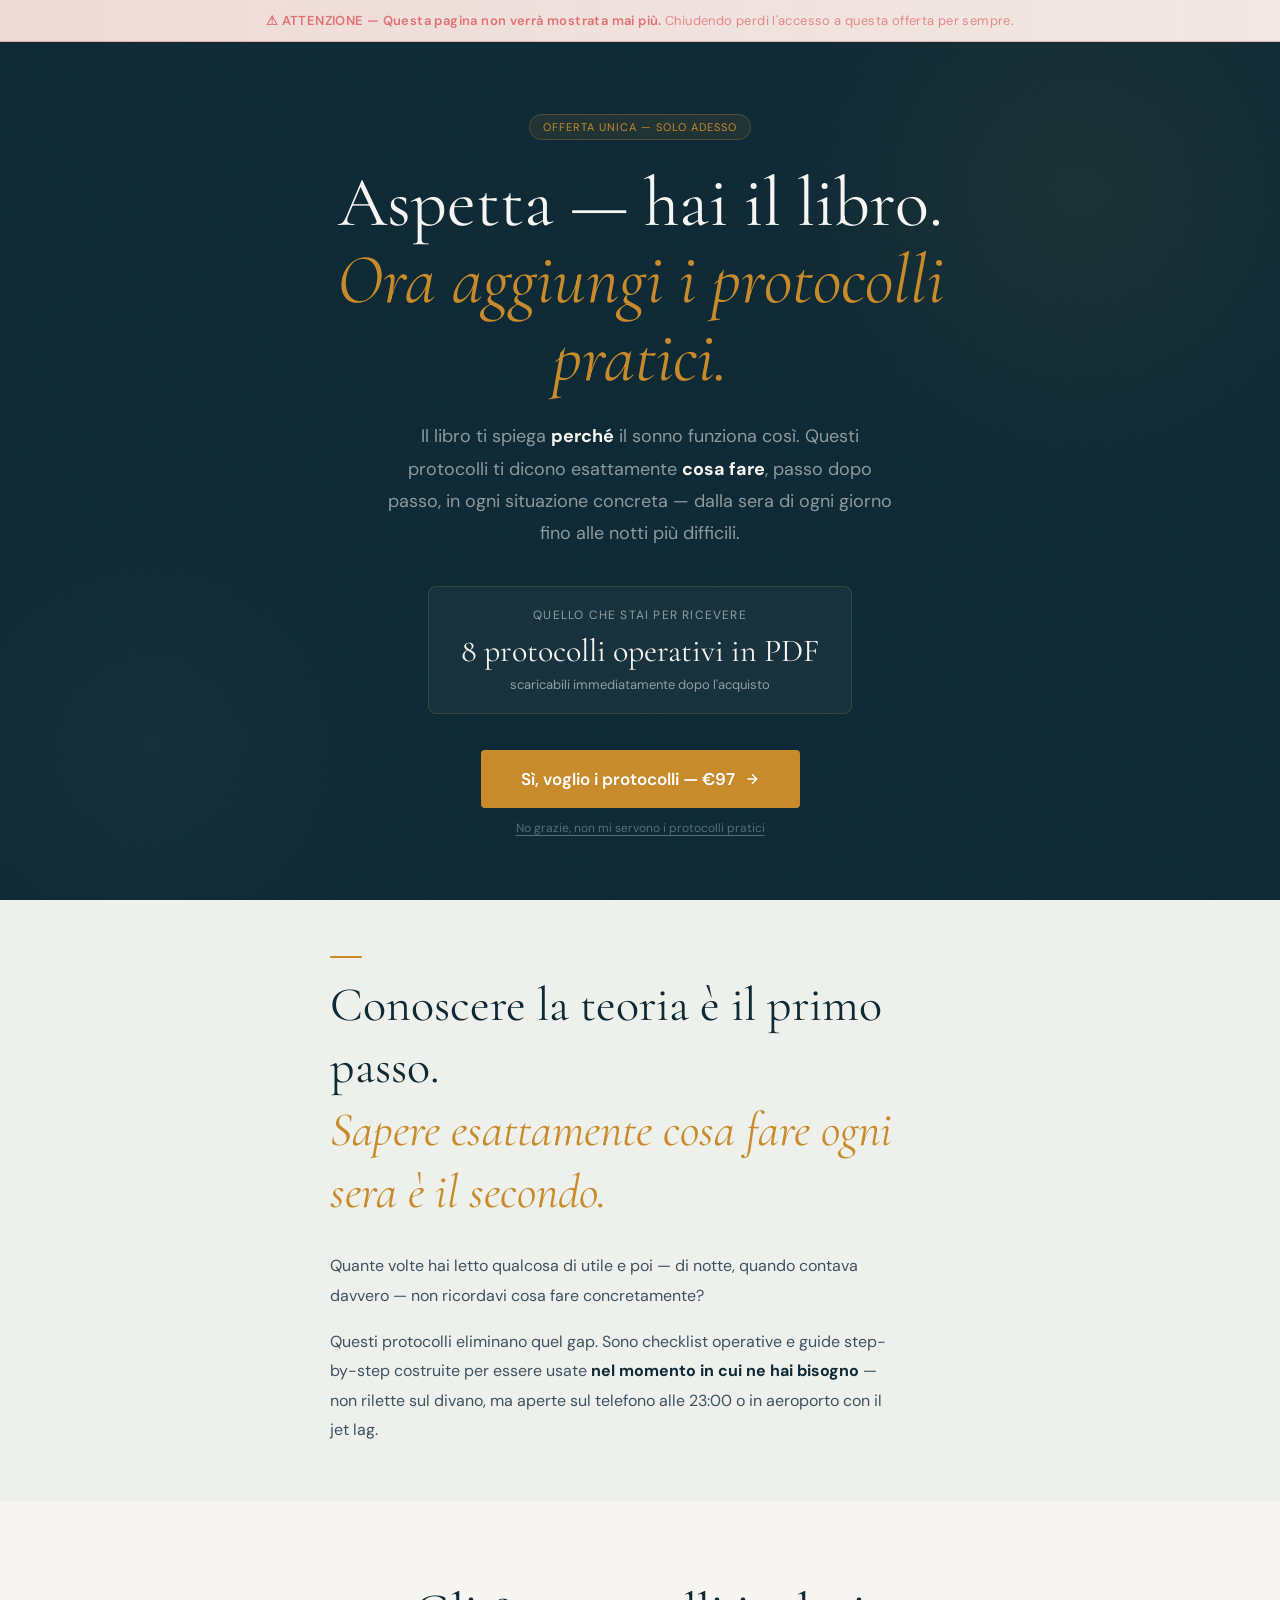
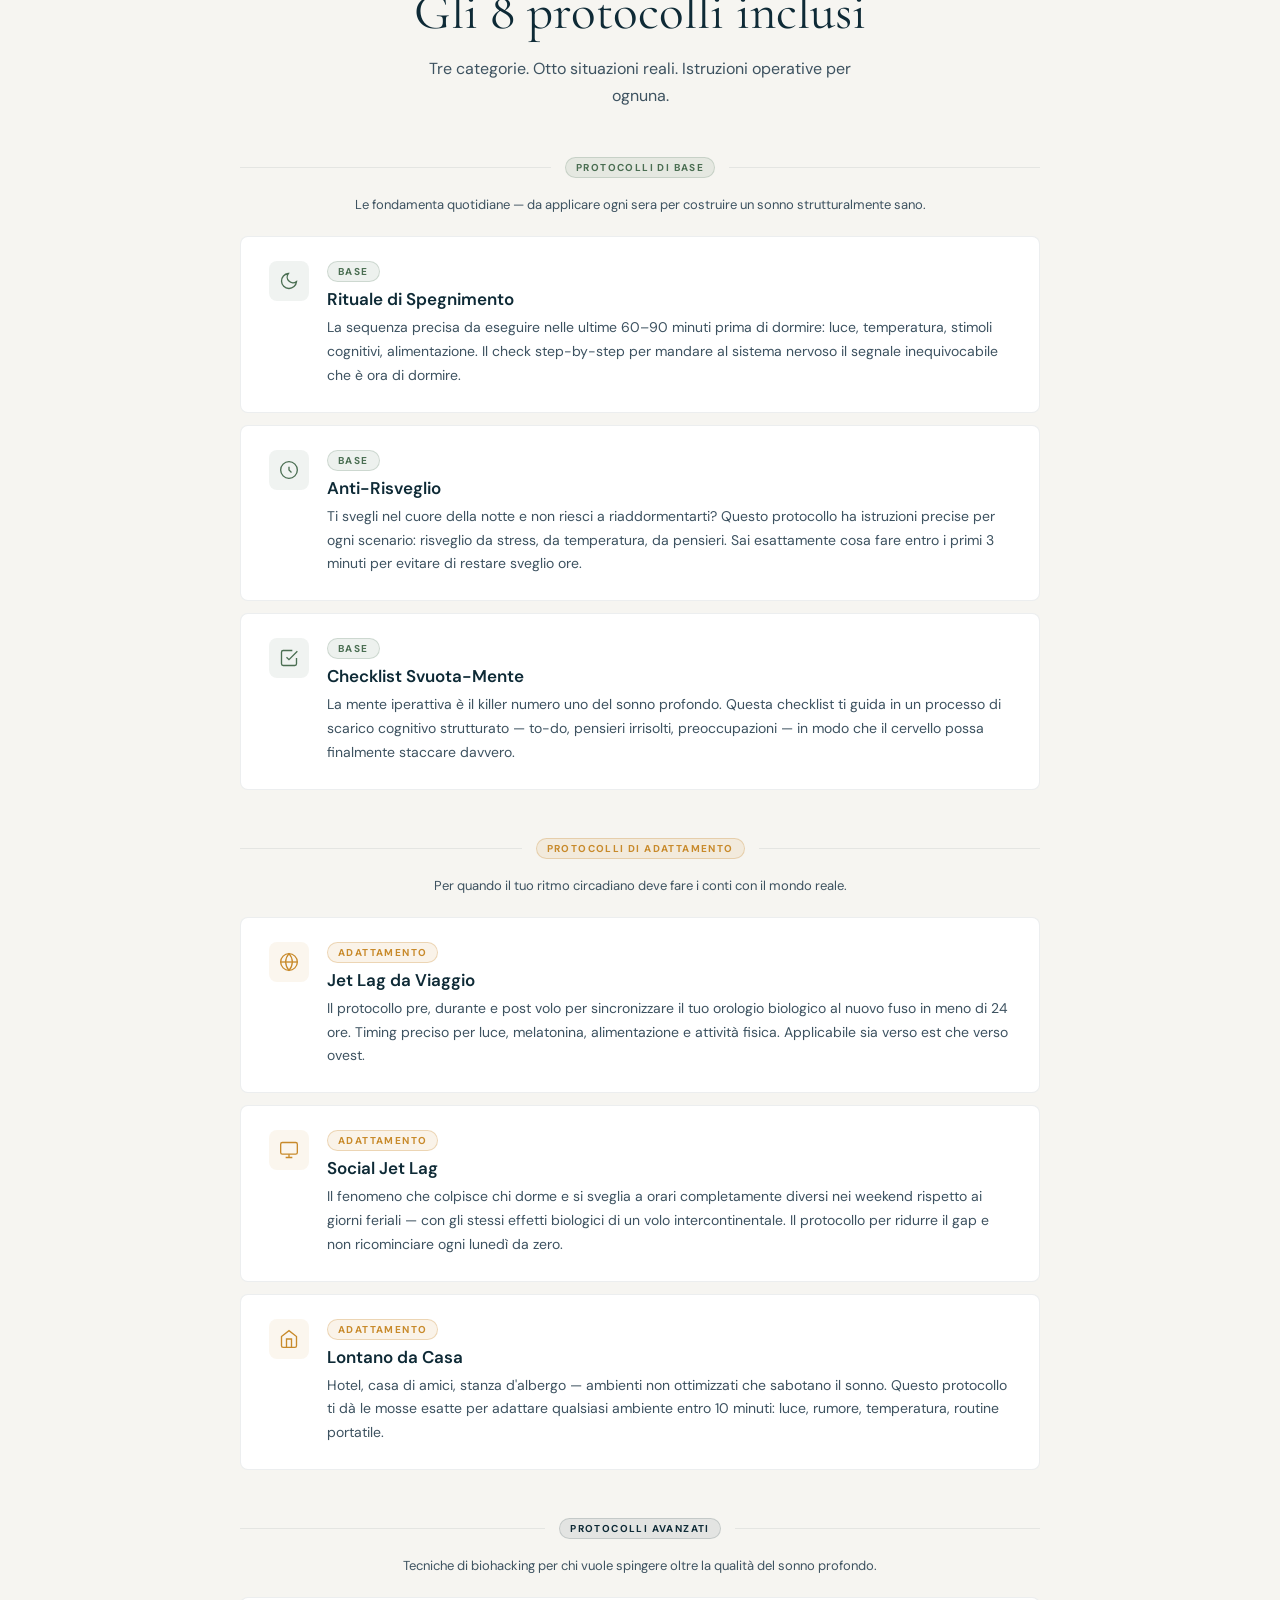
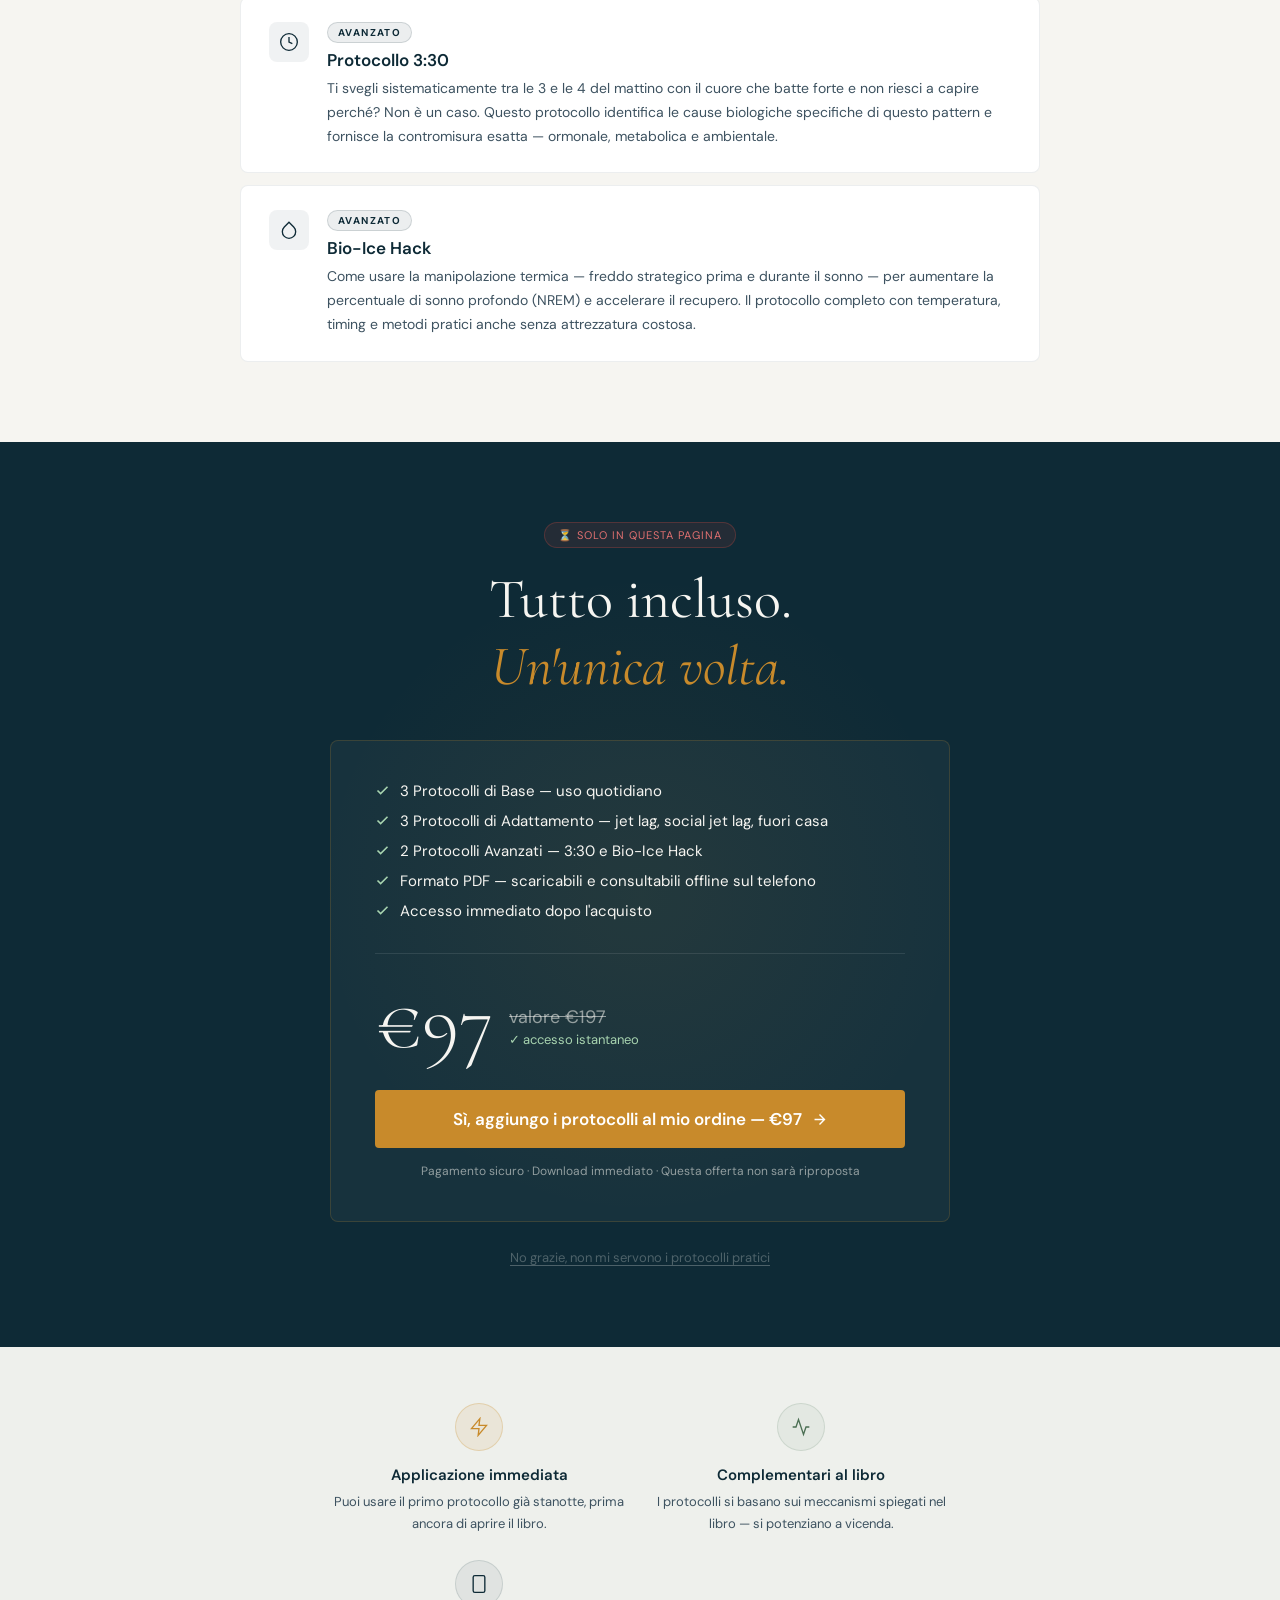
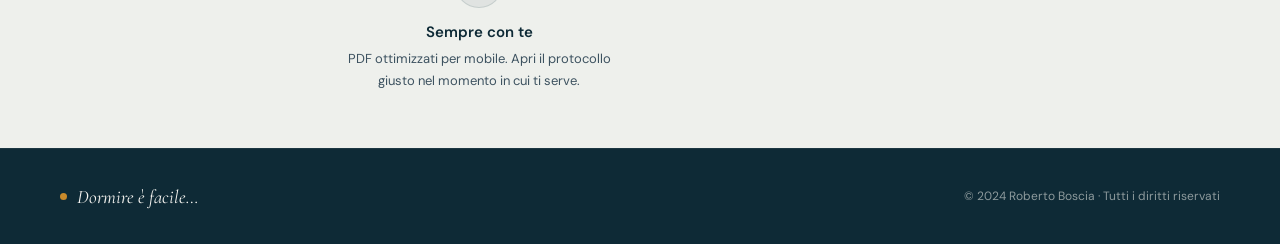
==== oto.html @ a8063389 "Aggiunge pagina OTO con raccolta 8 protocolli pratici del sonno https://claude.ai/code/session_01LeS" ====
<!DOCTYPE html>
<html lang="it">
<head>
  <meta charset="UTF-8">
  <meta name="viewport" content="width=device-width, initial-scale=1.0">
  <title>Offerta Esclusiva — I Protocolli Pratici del Sonno · Roberto Boscia</title>

  <link rel="preconnect" href="https://fonts.googleapis.com">
  <link rel="preconnect" href="https://fonts.gstatic.com" crossorigin>
  <link rel="preload" as="style" href="https://fonts.googleapis.com/css2?family=Cormorant+Garamond:ital,wght@0,300;0,400;0,500;0,600;1,300;1,400;1,500;1,600&family=DM+Sans:ital,opsz,wght@0,9..40,300;0,9..40,400;0,9..40,500;1,9..40,300;1,9..40,400&display=swap" onload="this.onload=null;this.rel='stylesheet'">
  <noscript><link rel="stylesheet" href="https://fonts.googleapis.com/css2?family=Cormorant+Garamond:ital,wght@0,300;0,400;0,500;0,600;1,300;1,400;1,500;1,600&family=DM+Sans:ital,opsz,wght@0,9..40,300;0,9..40,400;0,9..40,500;1,9..40,300;1,9..40,400&display=swap"></noscript>

  <style>
    :root {
      --petrol:#0E2A36; --slate:#2F4652; --bg:#F6F5F1; --white:#FFFFFF;
      --green:#6D8A73; --amber:#C88A2B; --amber-h:#A66E18; --amber-dim:#C9A64E;
      --text-d:#F6F5F1; --text-d2:rgba(246,245,241,0.55);
      --text-l:#0E2A36; --text-l2:#3D5260; --text-l3:#7A8F98;
    }
    *,*::before,*::after{box-sizing:border-box;margin:0;padding:0;}
    html{scroll-behavior:smooth;}
    body{background:var(--bg);font-family:'DM Sans',sans-serif;color:var(--text-l);overflow-x:hidden;-webkit-font-smoothing:antialiased;}
    body::after{content:'';position:fixed;inset:0;background-image:url("data:image/svg+xml,%3Csvg xmlns='http://www.w3.org/2000/svg' width='300' height='300'%3E%3Cfilter id='n'%3E%3CfeTurbulence type='fractalNoise' baseFrequency='0.85' numOctaves='4' stitchTiles='stitch'/%3E%3C/filter%3E%3Crect width='300' height='300' filter='url(%23n)' opacity='1'/%3E%3C/svg%3E");opacity:.022;pointer-events:none;z-index:9998;mix-blend-mode:overlay;}
    .f-display{font-family:'Cormorant Garamond',serif;}
    .dark-section{background:var(--petrol);color:var(--text-d);}
    .dark-section .muted{color:var(--text-d2);}
    .light-section{background:var(--bg);color:var(--text-l);}
    .light-section .muted{color:var(--text-l3);}
    .light-section .semi{color:var(--text-l2);}
    .btn-amber{display:inline-flex;align-items:center;gap:9px;background:var(--amber);color:#fff;font-family:'DM Sans',sans-serif;font-weight:600;font-size:15px;padding:14px 28px;border-radius:4px;text-decoration:none;border:none;cursor:pointer;transition:background 220ms,transform 220ms,box-shadow 220ms;}
    .btn-amber:hover{background:var(--amber-h);transform:translateY(-2px);box-shadow:0 16px 44px rgba(200,138,43,.32);}
    .btn-amber.lg{font-size:17px;padding:18px 40px;}
    .btn-ghost-d{display:inline-flex;align-items:center;gap:8px;border:1px solid rgba(246,245,241,.28);color:var(--text-d);font-family:'DM Sans',sans-serif;font-size:14px;font-weight:400;padding:12px 24px;border-radius:4px;text-decoration:none;background:none;cursor:pointer;transition:background 220ms,border-color 220ms;}
    .btn-ghost-d:hover{background:rgba(246,245,241,.06);border-color:rgba(246,245,241,.5);}
    .badge-amber{display:inline-flex;align-items:center;gap:6px;background:rgba(200,138,43,.1);border:1px solid rgba(200,138,43,.28);color:var(--amber);font-size:11px;letter-spacing:.09em;text-transform:uppercase;padding:5px 13px;border-radius:100px;font-family:'DM Sans',sans-serif;}
    .badge-red{display:inline-flex;align-items:center;gap:6px;background:rgba(192,71,63,.12);border:1px solid rgba(192,71,63,.3);color:#e07070;font-size:11px;letter-spacing:.09em;text-transform:uppercase;padding:5px 13px;border-radius:100px;font-family:'DM Sans',sans-serif;}
    .rule-d{height:1px;background:rgba(246,245,241,.1);}
    .rule-amber{height:1px;background:linear-gradient(90deg,transparent,var(--amber),transparent);opacity:.4;}
    .aline{display:block;width:32px;height:2px;background:var(--amber);border-radius:2px;margin-bottom:16px;}
    .card-l{background:var(--white);border:1px solid rgba(14,42,54,.08);border-radius:8px;transition:border-color 280ms,transform 280ms,box-shadow 280ms;}
    .card-d{background:rgba(255,255,255,.04);border:1px solid rgba(246,245,241,.08);border-radius:8px;}
    .price{font-family:'Cormorant Garamond',serif;font-weight:300;line-height:1;}
    .reveal{opacity:0;transform:translateY(44px);transition:opacity .8s ease,transform .8s ease;}
    .reveal.revealed{opacity:1;transform:translateY(0);}
    @keyframes enterUp{from{opacity:0;transform:translateY(26px);}to{opacity:1;transform:translateY(0);}}
    .e1{animation:enterUp .7s ease forwards .05s;opacity:0;}
    .e2{animation:enterUp .7s ease forwards .2s;opacity:0;}
    .e3{animation:enterUp .7s ease forwards .38s;opacity:0;}
    .e4{animation:enterUp .7s ease forwards .54s;opacity:0;}
    .e5{animation:enterUp .7s ease forwards .70s;opacity:0;}
    .sp{padding:80px 32px;}
    .sp-sm{padding:56px 32px;}
    .inner{max-width:1160px;margin:auto;}
    .inner-md{max-width:800px;margin:auto;}
    .inner-sm{max-width:620px;margin:auto;}
    .check-icon{flex-shrink:0;margin-top:2px;}

    /* OTO alert bar */
    .oto-alert{background:linear-gradient(90deg,rgba(192,71,63,.15),rgba(192,71,63,.08));border-bottom:1px solid rgba(192,71,63,.3);padding:12px 24px;text-align:center;}

    /* Protocol category label */
    .cat-label{font-size:10px;font-weight:700;letter-spacing:.14em;text-transform:uppercase;padding:3px 10px;border-radius:100px;}
    .cat-base{background:rgba(109,138,115,.12);color:#4A6E52;border:1px solid rgba(109,138,115,.25);}
    .cat-adapt{background:rgba(200,138,43,.1);color:var(--amber);border:1px solid rgba(200,138,43,.28);}
    .cat-adv{background:rgba(14,42,54,.08);color:var(--petrol);border:1px solid rgba(14,42,54,.15);}
    .cat-adv-d{background:rgba(246,245,241,.06);color:var(--text-d2);border:1px solid rgba(246,245,241,.15);}

    /* Protocol card */
    .proto-card{background:var(--white);border:1px solid rgba(14,42,54,.08);border-radius:8px;padding:24px 28px;display:flex;gap:18px;align-items:flex-start;transition:border-color 280ms,transform 280ms,box-shadow 280ms;}
    .proto-card:hover{border-color:rgba(200,138,43,.25);transform:translateY(-2px);box-shadow:0 12px 36px rgba(14,42,54,.07);}
    .proto-icon{width:40px;height:40px;border-radius:8px;display:flex;align-items:center;justify-content:center;flex-shrink:0;}

    /* Strikethrough price */
    .price-old{font-size:18px;color:var(--text-l3);text-decoration:line-through;font-family:'DM Sans',sans-serif;font-weight:400;}

    /* Pulse dot */
    .pulse{width:7px;height:7px;border-radius:50%;background:var(--amber);animation:pulseAnim 2.4s ease-in-out infinite;display:inline-block;}
    @keyframes pulseAnim{0%,100%{opacity:1;box-shadow:0 0 0 0 rgba(200,138,43,.5);}50%{opacity:.7;box-shadow:0 0 0 7px rgba(200,138,43,0);}}

    /* Separator */
    .cat-sep{display:flex;align-items:center;gap:14px;margin:32px 0 16px;}
    .cat-sep-line{flex:1;height:1px;background:rgba(14,42,54,.08);}

    @media(max-width:768px){
      .sp{padding:56px 20px;}
      .sp-sm{padding:40px 20px;}
      .btn-amber.lg{font-size:15px;padding:16px 28px;}
      .proto-card{padding:18px 20px;}
    }
  </style>
</head>
<body>

<!-- ══ OTO ALERT BAR ══ -->
<div class="oto-alert">
  <p style="font-size:13px;font-weight:600;color:#e07070;letter-spacing:.03em;">
    ⚠ ATTENZIONE — Questa pagina non verrà mostrata mai più.
    <span style="font-weight:400;color:rgba(224,112,112,.8);"> Chiudendo perdi l'accesso a questa offerta per sempre.</span>
  </p>
</div>


<!-- ══ HERO OTO ══ -->
<section class="dark-section" style="padding:72px 32px 64px;position:relative;overflow:hidden;">
  <div style="position:absolute;width:700px;height:700px;background:radial-gradient(circle,rgba(200,138,43,.07) 0%,transparent 65%);top:-200px;right:-150px;pointer-events:none;"></div>
  <div style="position:absolute;width:500px;height:500px;background:radial-gradient(circle,rgba(109,138,115,.06) 0%,transparent 70%);bottom:-100px;left:-100px;pointer-events:none;"></div>

  <div class="inner-sm" style="position:relative;z-index:1;text-align:center;">

    <div class="e1">
      <span class="badge-amber">Offerta Unica — Solo adesso</span>
    </div>

    <h1 class="e2 f-display" style="font-size:clamp(32px,5.5vw,72px);font-weight:400;line-height:1.1;color:var(--text-d);margin-top:24px;">
      Aspetta — hai il libro.<br>
      <em style="color:var(--amber);">Ora aggiungi i protocolli pratici.</em>
    </h1>

    <p class="e3" style="font-size:clamp(15px,1.8vw,18px);line-height:1.8;margin-top:24px;color:var(--text-d2);max-width:520px;margin-left:auto;margin-right:auto;">
      Il libro ti spiega <strong style="color:var(--text-d);">perché</strong> il sonno funziona così. Questi protocolli ti dicono esattamente <strong style="color:var(--text-d);">cosa fare</strong>, passo dopo passo, in ogni situazione concreta — dalla sera di ogni giorno fino alle notti più difficili.
    </p>

    <div class="e4" style="margin-top:36px;display:inline-block;background:rgba(255,255,255,.04);border:1px solid rgba(200,138,43,.2);border-radius:8px;padding:20px 32px;">
      <p style="font-size:12px;text-transform:uppercase;letter-spacing:.1em;color:var(--text-d2);margin-bottom:8px;">Quello che stai per ricevere</p>
      <p class="f-display" style="font-size:clamp(22px,3vw,32px);color:var(--text-d);font-weight:400;">8 protocolli operativi in PDF</p>
      <p style="font-size:13px;color:var(--text-d2);margin-top:6px;">scaricabili immediatamente dopo l'acquisto</p>
    </div>

    <div class="e5" style="margin-top:36px;">
      <a href="#offerta" class="btn-amber lg">
        Sì, voglio i protocolli — €97
        <svg width="16" height="16" viewBox="0 0 24 24" fill="none" stroke="currentColor" stroke-width="2.2"><path d="M5 12h14M12 5l7 7-7 7"/></svg>
      </a>
      <p style="font-size:12px;color:var(--text-d2);margin-top:12px;">
        <a href="#" id="skipLink" style="color:var(--text-d2);text-decoration:underline;text-underline-offset:3px;opacity:.6;">No grazie, non mi servono i protocolli pratici</a>
      </p>
    </div>

  </div>
</section>


<!-- ══ IL PROBLEMA DEL "SO MA NON FACCIO" ══ -->
<section class="light-section sp-sm" style="background:#EEF0EC;">
  <div class="inner-sm">
    <div class="reveal">
      <span class="aline"></span>
      <h2 class="f-display" style="font-size:clamp(24px,4vw,48px);font-weight:400;color:var(--petrol);line-height:1.3;">
        Conoscere la teoria è il primo passo.<br>
        <em style="color:var(--amber);">Sapere esattamente cosa fare ogni sera è il secondo.</em>
      </h2>
    </div>
    <div class="reveal" style="margin-top:28px;max-width:560px;">
      <p class="semi" style="font-size:16px;line-height:1.85;margin-bottom:16px;">
        Quante volte hai letto qualcosa di utile e poi — di notte, quando contava davvero — non ricordavi cosa fare concretamente?
      </p>
      <p class="semi" style="font-size:16px;line-height:1.85;">
        Questi protocolli eliminano quel gap. Sono checklist operative e guide step-by-step costruite per essere usate <strong style="color:var(--petrol);">nel momento in cui ne hai bisogno</strong> — non rilette sul divano, ma aperte sul telefono alle 23:00 o in aeroporto con il jet lag.
      </p>
    </div>
  </div>
</section>


<!-- ══ I PROTOCOLLI ══ -->
<section class="light-section sp">
  <div class="inner-md">

    <div class="reveal" style="text-align:center;margin-bottom:48px;">
      <h2 class="f-display" style="font-size:clamp(26px,4vw,54px);font-weight:400;color:var(--petrol);">Gli 8 protocolli inclusi</h2>
      <p class="semi" style="font-size:16px;margin-top:12px;line-height:1.7;max-width:440px;margin-left:auto;margin-right:auto;">Tre categorie. Otto situazioni reali. Istruzioni operative per ognuna.</p>
    </div>

    <!-- CATEGORIA: BASE -->
    <div class="reveal">
      <div class="cat-sep">
        <div class="cat-sep-line"></div>
        <span class="cat-label cat-base">Protocolli di Base</span>
        <div class="cat-sep-line"></div>
      </div>
      <p class="semi" style="font-size:13px;line-height:1.7;margin-bottom:20px;text-align:center;">Le fondamenta quotidiane — da applicare ogni sera per costruire un sonno strutturalmente sano.</p>

      <div style="display:flex;flex-direction:column;gap:12px;">

        <div class="proto-card">
          <div class="proto-icon" style="background:rgba(109,138,115,.1);">
            <svg width="20" height="20" viewBox="0 0 24 24" fill="none" stroke="#4A6E52" stroke-width="1.6"><path d="M21 12.79A9 9 0 1 1 11.21 3 7 7 0 0 0 21 12.79z"/></svg>
          </div>
          <div>
            <div style="display:flex;align-items:center;gap:10px;margin-bottom:6px;">
              <span class="cat-label cat-base">Base</span>
            </div>
            <h3 style="font-size:17px;font-weight:600;color:var(--petrol);margin-bottom:6px;">Rituale di Spegnimento</h3>
            <p class="semi" style="font-size:14px;line-height:1.7;">La sequenza precisa da eseguire nelle ultime 60–90 minuti prima di dormire: luce, temperatura, stimoli cognitivi, alimentazione. Il check step-by-step per mandare al sistema nervoso il segnale inequivocabile che è ora di dormire.</p>
          </div>
        </div>

        <div class="proto-card">
          <div class="proto-icon" style="background:rgba(109,138,115,.1);">
            <svg width="20" height="20" viewBox="0 0 24 24" fill="none" stroke="#4A6E52" stroke-width="1.6"><path d="M12 22c5.523 0 10-4.477 10-10S17.523 2 12 2 2 6.477 2 12s4.477 10 10 10z"/><path d="M12 8v4l3 3"/></svg>
          </div>
          <div>
            <div style="display:flex;align-items:center;gap:10px;margin-bottom:6px;">
              <span class="cat-label cat-base">Base</span>
            </div>
            <h3 style="font-size:17px;font-weight:600;color:var(--petrol);margin-bottom:6px;">Anti-Risveglio</h3>
            <p class="semi" style="font-size:14px;line-height:1.7;">Ti svegli nel cuore della notte e non riesci a riaddormentarti? Questo protocollo ha istruzioni precise per ogni scenario: risveglio da stress, da temperatura, da pensieri. Sai esattamente cosa fare entro i primi 3 minuti per evitare di restare sveglio ore.</p>
          </div>
        </div>

        <div class="proto-card">
          <div class="proto-icon" style="background:rgba(109,138,115,.1);">
            <svg width="20" height="20" viewBox="0 0 24 24" fill="none" stroke="#4A6E52" stroke-width="1.6"><polyline points="9 11 12 14 22 4"/><path d="M21 12v7a2 2 0 0 1-2 2H5a2 2 0 0 1-2-2V5a2 2 0 0 1 2-2h11"/></svg>
          </div>
          <div>
            <div style="display:flex;align-items:center;gap:10px;margin-bottom:6px;">
              <span class="cat-label cat-base">Base</span>
            </div>
            <h3 style="font-size:17px;font-weight:600;color:var(--petrol);margin-bottom:6px;">Checklist Svuota-Mente</h3>
            <p class="semi" style="font-size:14px;line-height:1.7;">La mente iperattiva è il killer numero uno del sonno profondo. Questa checklist ti guida in un processo di scarico cognitivo strutturato — to-do, pensieri irrisolti, preoccupazioni — in modo che il cervello possa finalmente staccare davvero.</p>
          </div>
        </div>

      </div>
    </div>

    <!-- CATEGORIA: ADATTAMENTO -->
    <div class="reveal">
      <div class="cat-sep" style="margin-top:48px;">
        <div class="cat-sep-line"></div>
        <span class="cat-label cat-adapt">Protocolli di Adattamento</span>
        <div class="cat-sep-line"></div>
      </div>
      <p class="semi" style="font-size:13px;line-height:1.7;margin-bottom:20px;text-align:center;">Per quando il tuo ritmo circadiano deve fare i conti con il mondo reale.</p>

      <div style="display:flex;flex-direction:column;gap:12px;">

        <div class="proto-card">
          <div class="proto-icon" style="background:rgba(200,138,43,.08);">
            <svg width="20" height="20" viewBox="0 0 24 24" fill="none" stroke="#C88A2B" stroke-width="1.6"><circle cx="12" cy="12" r="10"/><line x1="2" y1="12" x2="22" y2="12"/><path d="M12 2a15.3 15.3 0 0 1 4 10 15.3 15.3 0 0 1-4 10 15.3 15.3 0 0 1-4-10 15.3 15.3 0 0 1 4-10z"/></svg>
          </div>
          <div>
            <div style="display:flex;align-items:center;gap:10px;margin-bottom:6px;">
              <span class="cat-label cat-adapt">Adattamento</span>
            </div>
            <h3 style="font-size:17px;font-weight:600;color:var(--petrol);margin-bottom:6px;">Jet Lag da Viaggio</h3>
            <p class="semi" style="font-size:14px;line-height:1.7;">Il protocollo pre, durante e post volo per sincronizzare il tuo orologio biologico al nuovo fuso in meno di 24 ore. Timing preciso per luce, melatonina, alimentazione e attività fisica. Applicabile sia verso est che verso ovest.</p>
          </div>
        </div>

        <div class="proto-card">
          <div class="proto-icon" style="background:rgba(200,138,43,.08);">
            <svg width="20" height="20" viewBox="0 0 24 24" fill="none" stroke="#C88A2B" stroke-width="1.6"><rect x="2" y="3" width="20" height="14" rx="2"/><path d="M8 21h8M12 17v4"/></svg>
          </div>
          <div>
            <div style="display:flex;align-items:center;gap:10px;margin-bottom:6px;">
              <span class="cat-label cat-adapt">Adattamento</span>
            </div>
            <h3 style="font-size:17px;font-weight:600;color:var(--petrol);margin-bottom:6px;">Social Jet Lag</h3>
            <p class="semi" style="font-size:14px;line-height:1.7;">Il fenomeno che colpisce chi dorme e si sveglia a orari completamente diversi nei weekend rispetto ai giorni feriali — con gli stessi effetti biologici di un volo intercontinentale. Il protocollo per ridurre il gap e non ricominciare ogni lunedì da zero.</p>
          </div>
        </div>

        <div class="proto-card">
          <div class="proto-icon" style="background:rgba(200,138,43,.08);">
            <svg width="20" height="20" viewBox="0 0 24 24" fill="none" stroke="#C88A2B" stroke-width="1.6"><path d="M3 9l9-7 9 7v11a2 2 0 0 1-2 2H5a2 2 0 0 1-2-2z"/><polyline points="9 22 9 12 15 12 15 22"/></svg>
          </div>
          <div>
            <div style="display:flex;align-items:center;gap:10px;margin-bottom:6px;">
              <span class="cat-label cat-adapt">Adattamento</span>
            </div>
            <h3 style="font-size:17px;font-weight:600;color:var(--petrol);margin-bottom:6px;">Lontano da Casa</h3>
            <p class="semi" style="font-size:14px;line-height:1.7;">Hotel, casa di amici, stanza d'albergo — ambienti non ottimizzati che sabotano il sonno. Questo protocollo ti dà le mosse esatte per adattare qualsiasi ambiente entro 10 minuti: luce, rumore, temperatura, routine portatile.</p>
          </div>
        </div>

      </div>
    </div>

    <!-- CATEGORIA: AVANZATI -->
    <div class="reveal">
      <div class="cat-sep" style="margin-top:48px;">
        <div class="cat-sep-line"></div>
        <span class="cat-label cat-adv">Protocolli Avanzati</span>
        <div class="cat-sep-line"></div>
      </div>
      <p class="semi" style="font-size:13px;line-height:1.7;margin-bottom:20px;text-align:center;">Tecniche di biohacking per chi vuole spingere oltre la qualità del sonno profondo.</p>

      <div style="display:flex;flex-direction:column;gap:12px;">

        <div class="proto-card">
          <div class="proto-icon" style="background:rgba(14,42,54,.06);">
            <svg width="20" height="20" viewBox="0 0 24 24" fill="none" stroke="var(--petrol)" stroke-width="1.6"><path d="M12 22c5.523 0 10-4.477 10-10S17.523 2 12 2 2 6.477 2 12s4.477 10 10 10z"/><path d="M12 6v6l4 2"/></svg>
          </div>
          <div>
            <div style="display:flex;align-items:center;gap:10px;margin-bottom:6px;">
              <span class="cat-label cat-adv">Avanzato</span>
            </div>
            <h3 style="font-size:17px;font-weight:600;color:var(--petrol);margin-bottom:6px;">Protocollo 3:30</h3>
            <p class="semi" style="font-size:14px;line-height:1.7;">Ti svegli sistematicamente tra le 3 e le 4 del mattino con il cuore che batte forte e non riesci a capire perché? Non è un caso. Questo protocollo identifica le cause biologiche specifiche di questo pattern e fornisce la contromisura esatta — ormonale, metabolica e ambientale.</p>
          </div>
        </div>

        <div class="proto-card">
          <div class="proto-icon" style="background:rgba(14,42,54,.06);">
            <svg width="20" height="20" viewBox="0 0 24 24" fill="none" stroke="var(--petrol)" stroke-width="1.6"><path d="M12 2.69l5.66 5.66a8 8 0 1 1-11.31 0z"/></svg>
          </div>
          <div>
            <div style="display:flex;align-items:center;gap:10px;margin-bottom:6px;">
              <span class="cat-label cat-adv">Avanzato</span>
            </div>
            <h3 style="font-size:17px;font-weight:600;color:var(--petrol);margin-bottom:6px;">Bio-Ice Hack</h3>
            <p class="semi" style="font-size:14px;line-height:1.7;">Come usare la manipolazione termica — freddo strategico prima e durante il sonno — per aumentare la percentuale di sonno profondo (NREM) e accelerare il recupero. Il protocollo completo con temperatura, timing e metodi pratici anche senza attrezzatura costosa.</p>
          </div>
        </div>

      </div>
    </div>

  </div>
</section>


<!-- ══ OFFERTA ══ -->
<section class="dark-section sp" id="offerta" style="position:relative;overflow:hidden;">
  <div style="position:absolute;width:700px;height:700px;background:radial-gradient(circle,rgba(200,138,43,.07) 0%,transparent 65%);top:50%;left:50%;transform:translate(-50%,-50%);pointer-events:none;"></div>

  <div class="inner-sm reveal" style="position:relative;z-index:1;">
    <div style="text-align:center;margin-bottom:40px;">
      <span class="badge-red">⏳ Solo in questa pagina</span>
      <h2 class="f-display" style="font-size:clamp(26px,4.5vw,56px);font-weight:400;color:var(--text-d);margin-top:18px;line-height:1.2;">
        Tutto incluso.<br>
        <em style="color:var(--amber);">Un'unica volta.</em>
      </h2>
    </div>

    <div class="card-d" style="padding:40px 44px;border-color:rgba(200,138,43,.2);">

      <!-- Cosa ricevi -->
      <div style="display:flex;flex-direction:column;gap:10px;margin-bottom:32px;">
        <div style="display:flex;gap:10px;align-items:flex-start;">
          <svg class="check-icon" width="15" height="15" viewBox="0 0 24 24" fill="none" stroke="#A8D4B0" stroke-width="2.5"><polyline points="20 6 9 17 4 12"/></svg>
          <p style="font-size:15px;color:var(--text-d);">3 Protocolli di Base — uso quotidiano</p>
        </div>
        <div style="display:flex;gap:10px;align-items:flex-start;">
          <svg class="check-icon" width="15" height="15" viewBox="0 0 24 24" fill="none" stroke="#A8D4B0" stroke-width="2.5"><polyline points="20 6 9 17 4 12"/></svg>
          <p style="font-size:15px;color:var(--text-d);">3 Protocolli di Adattamento — jet lag, social jet lag, fuori casa</p>
        </div>
        <div style="display:flex;gap:10px;align-items:flex-start;">
          <svg class="check-icon" width="15" height="15" viewBox="0 0 24 24" fill="none" stroke="#A8D4B0" stroke-width="2.5"><polyline points="20 6 9 17 4 12"/></svg>
          <p style="font-size:15px;color:var(--text-d);">2 Protocolli Avanzati — 3:30 e Bio-Ice Hack</p>
        </div>
        <div style="display:flex;gap:10px;align-items:flex-start;">
          <svg class="check-icon" width="15" height="15" viewBox="0 0 24 24" fill="none" stroke="#A8D4B0" stroke-width="2.5"><polyline points="20 6 9 17 4 12"/></svg>
          <p style="font-size:15px;color:var(--text-d);">Formato PDF — scaricabili e consultabili offline sul telefono</p>
        </div>
        <div style="display:flex;gap:10px;align-items:flex-start;">
          <svg class="check-icon" width="15" height="15" viewBox="0 0 24 24" fill="none" stroke="#A8D4B0" stroke-width="2.5"><polyline points="20 6 9 17 4 12"/></svg>
          <p style="font-size:15px;color:var(--text-d);">Accesso immediato dopo l'acquisto</p>
        </div>
      </div>

      <div class="rule-d" style="margin-bottom:28px;"></div>

      <!-- Prezzo -->
      <div style="display:flex;align-items:flex-end;gap:16px;margin-bottom:28px;flex-wrap:wrap;">
        <span class="price f-display" style="font-size:clamp(56px,8vw,80px);color:var(--text-d);">€97</span>
        <div style="padding-bottom:14px;">
          <p class="price-old" style="color:var(--text-d2);">valore €197</p>
          <p style="font-size:13px;color:#A8D4B0;margin-top:2px;">✓ accesso istantaneo</p>
        </div>
      </div>

      <a href="#" class="btn-amber lg" style="width:100%;justify-content:center;font-size:17px;">
        Sì, aggiungo i protocolli al mio ordine — €97
        <svg width="17" height="17" viewBox="0 0 24 24" fill="none" stroke="currentColor" stroke-width="2"><path d="M5 12h14M12 5l7 7-7 7"/></svg>
      </a>

      <p style="font-size:12px;text-align:center;margin-top:14px;color:var(--text-d2);line-height:1.6;">
        Pagamento sicuro · Download immediato · Questa offerta non sarà riproposta
      </p>

    </div>

    <!-- Skip link -->
    <div style="text-align:center;margin-top:24px;">
      <a href="#" id="skipLink2" style="font-size:13px;color:var(--text-d2);text-decoration:underline;text-underline-offset:3px;opacity:.5;">No grazie, non mi servono i protocolli pratici</a>
    </div>

  </div>
</section>


<!-- ══ PERCHÉ ORA ══ -->
<section class="light-section sp-sm" style="background:#EEF0EC;">
  <div class="inner-sm">
    <div class="reveal" style="display:grid;grid-template-columns:repeat(auto-fit,minmax(220px,1fr));gap:24px;text-align:center;">

      <div>
        <div style="width:48px;height:48px;border-radius:50%;background:rgba(200,138,43,.1);border:1px solid rgba(200,138,43,.25);display:flex;align-items:center;justify-content:center;margin:0 auto 14px;">
          <svg width="20" height="20" viewBox="0 0 24 24" fill="none" stroke="var(--amber)" stroke-width="1.6"><path d="M13 2L3 14h9l-1 8 10-12h-9l1-8z"/></svg>
        </div>
        <p style="font-size:15px;font-weight:600;color:var(--petrol);margin-bottom:6px;">Applicazione immediata</p>
        <p class="semi" style="font-size:13px;line-height:1.7;">Puoi usare il primo protocollo già stanotte, prima ancora di aprire il libro.</p>
      </div>

      <div>
        <div style="width:48px;height:48px;border-radius:50%;background:rgba(109,138,115,.08);border:1px solid rgba(109,138,115,.2);display:flex;align-items:center;justify-content:center;margin:0 auto 14px;">
          <svg width="20" height="20" viewBox="0 0 24 24" fill="none" stroke="#4A6E52" stroke-width="1.6"><polyline points="22 12 18 12 15 21 9 3 6 12 2 12"/></svg>
        </div>
        <p style="font-size:15px;font-weight:600;color:var(--petrol);margin-bottom:6px;">Complementari al libro</p>
        <p class="semi" style="font-size:13px;line-height:1.7;">I protocolli si basano sui meccanismi spiegati nel libro — si potenziano a vicenda.</p>
      </div>

      <div>
        <div style="width:48px;height:48px;border-radius:50%;background:rgba(14,42,54,.06);border:1px solid rgba(14,42,54,.12);display:flex;align-items:center;justify-content:center;margin:0 auto 14px;">
          <svg width="20" height="20" viewBox="0 0 24 24" fill="none" stroke="var(--petrol)" stroke-width="1.6"><rect x="5" y="2" width="14" height="20" rx="2"/><line x1="12" y1="18" x2="12.01" y2="18"/></svg>
        </div>
        <p style="font-size:15px;font-weight:600;color:var(--petrol);margin-bottom:6px;">Sempre con te</p>
        <p class="semi" style="font-size:13px;line-height:1.7;">PDF ottimizzati per mobile. Apri il protocollo giusto nel momento in cui ti serve.</p>
      </div>

    </div>
  </div>
</section>


<!-- ══ FOOTER ══ -->
<footer class="dark-section" style="padding:36px 32px;border-top:1px solid rgba(246,245,241,.06);">
  <div class="inner" style="display:flex;flex-wrap:wrap;justify-content:space-between;align-items:center;gap:16px;">
    <div style="display:flex;align-items:center;gap:10px;">
      <div class="pulse"></div>
      <span class="f-display" style="font-style:italic;font-size:19px;color:var(--text-d);">Dormire è facile…</span>
    </div>
    <p style="font-size:12px;color:var(--text-d2);text-align:right;">© 2024 Roberto Boscia · Tutti i diritti riservati</p>
  </div>
</footer>


<script>
  const revealObserver = new IntersectionObserver((entries) => {
    entries.forEach(entry => {
      if (entry.isIntersecting) {
        entry.target.classList.add('revealed');
        revealObserver.unobserve(entry.target);
      }
    });
  }, { threshold: 0.1 });
  document.querySelectorAll('.reveal').forEach(el => revealObserver.observe(el));
</script>

</body>
</html>
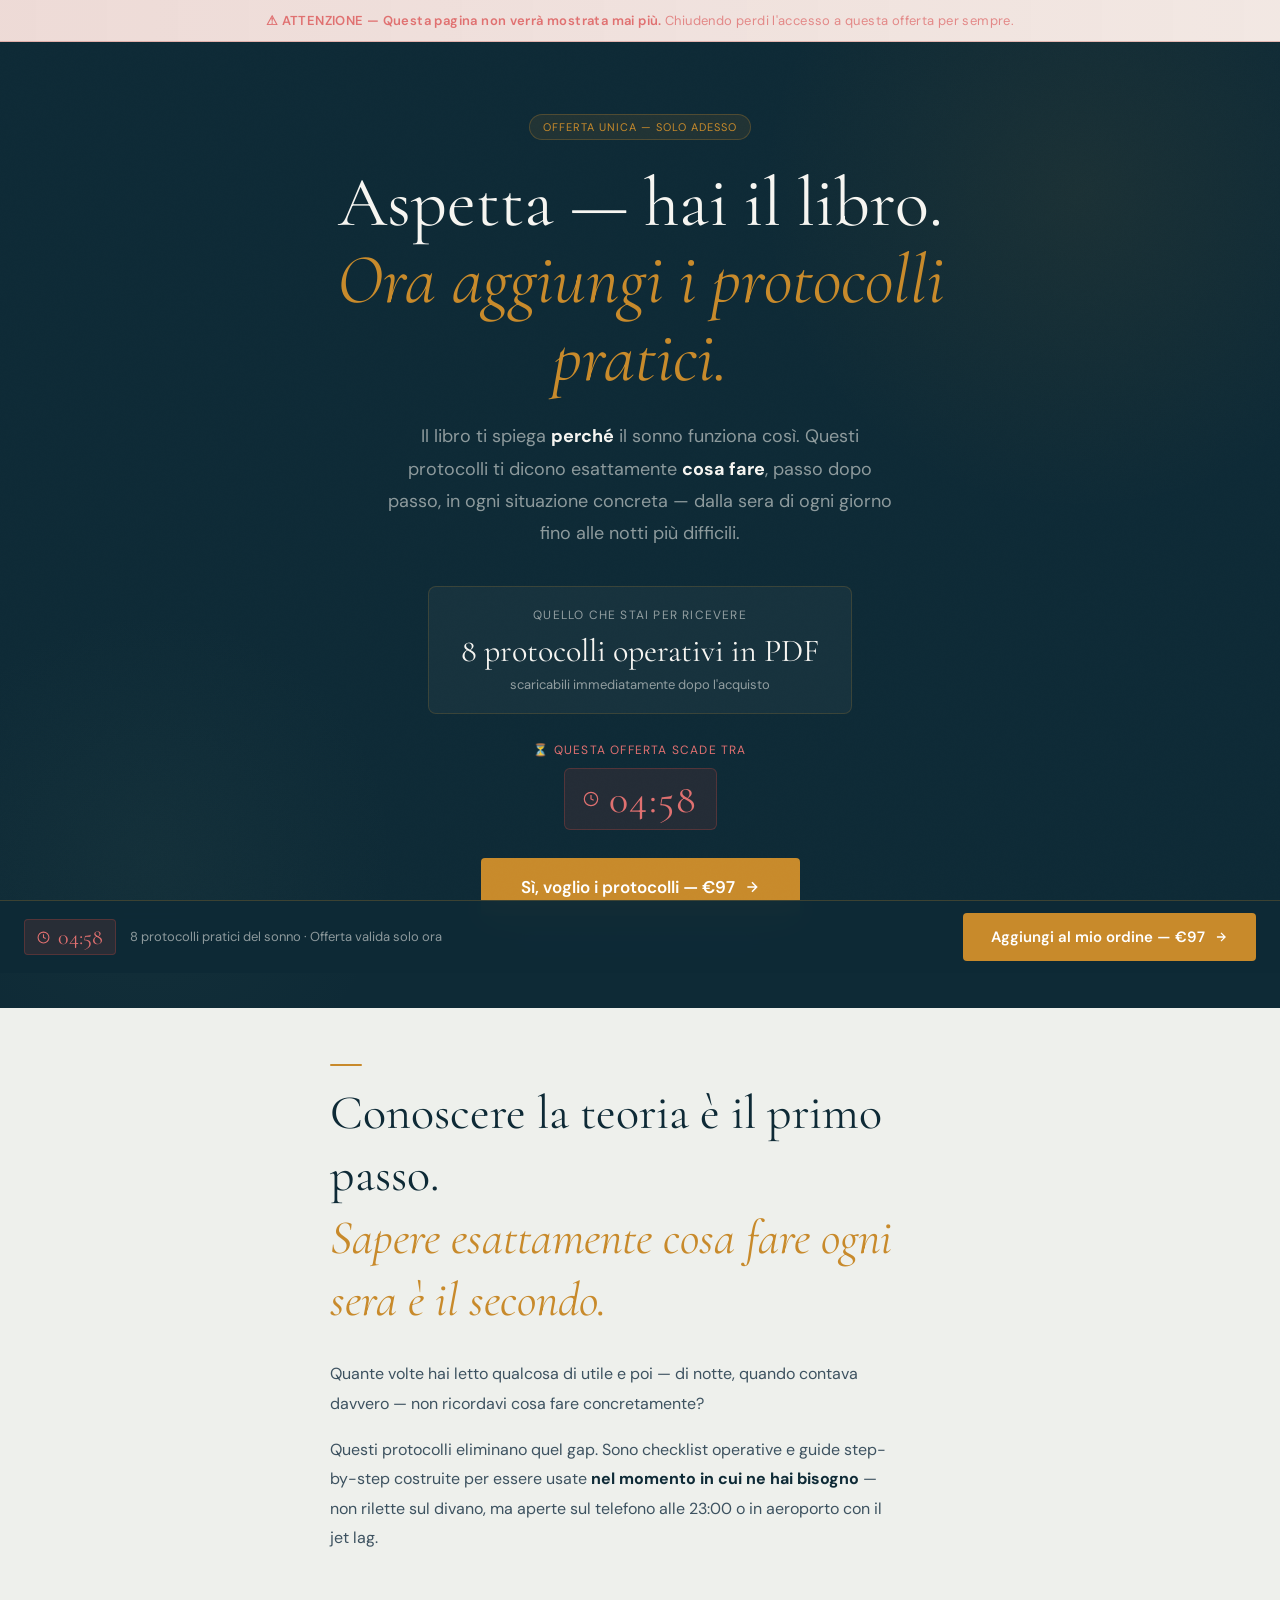
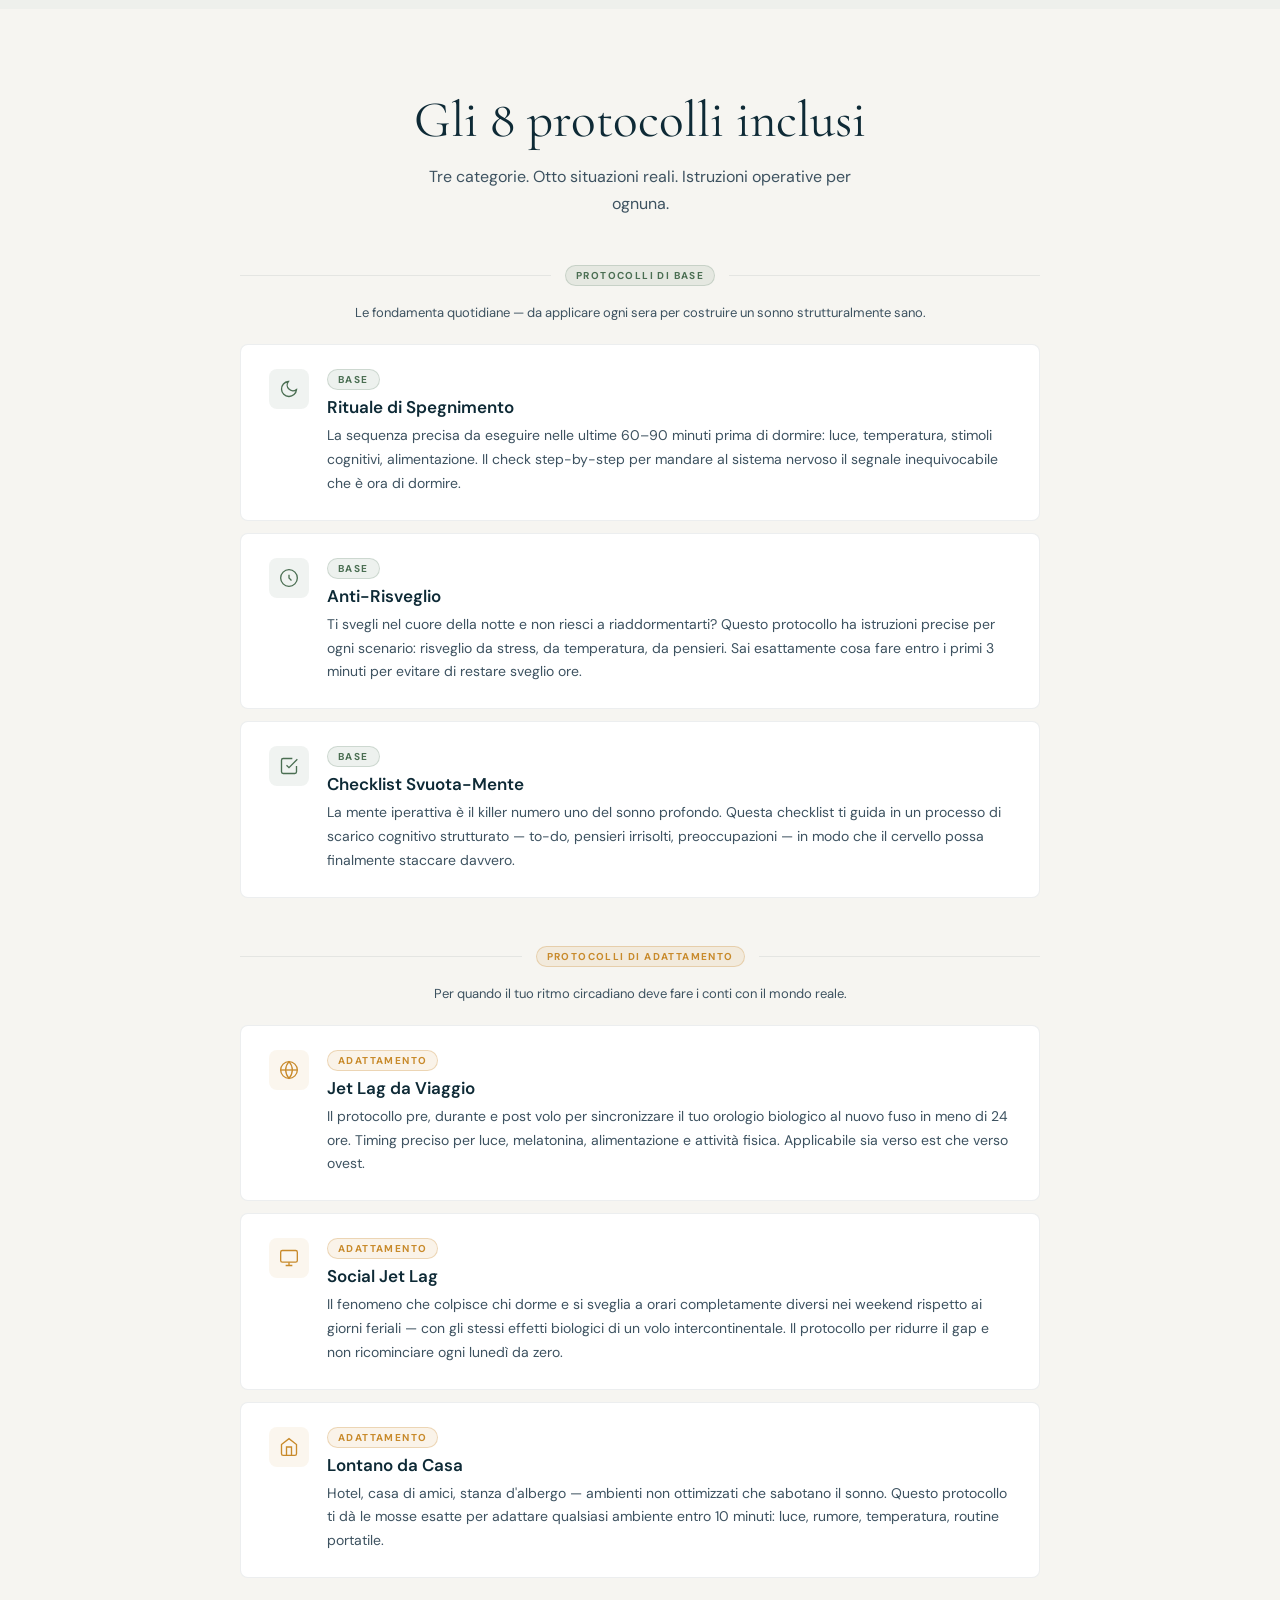
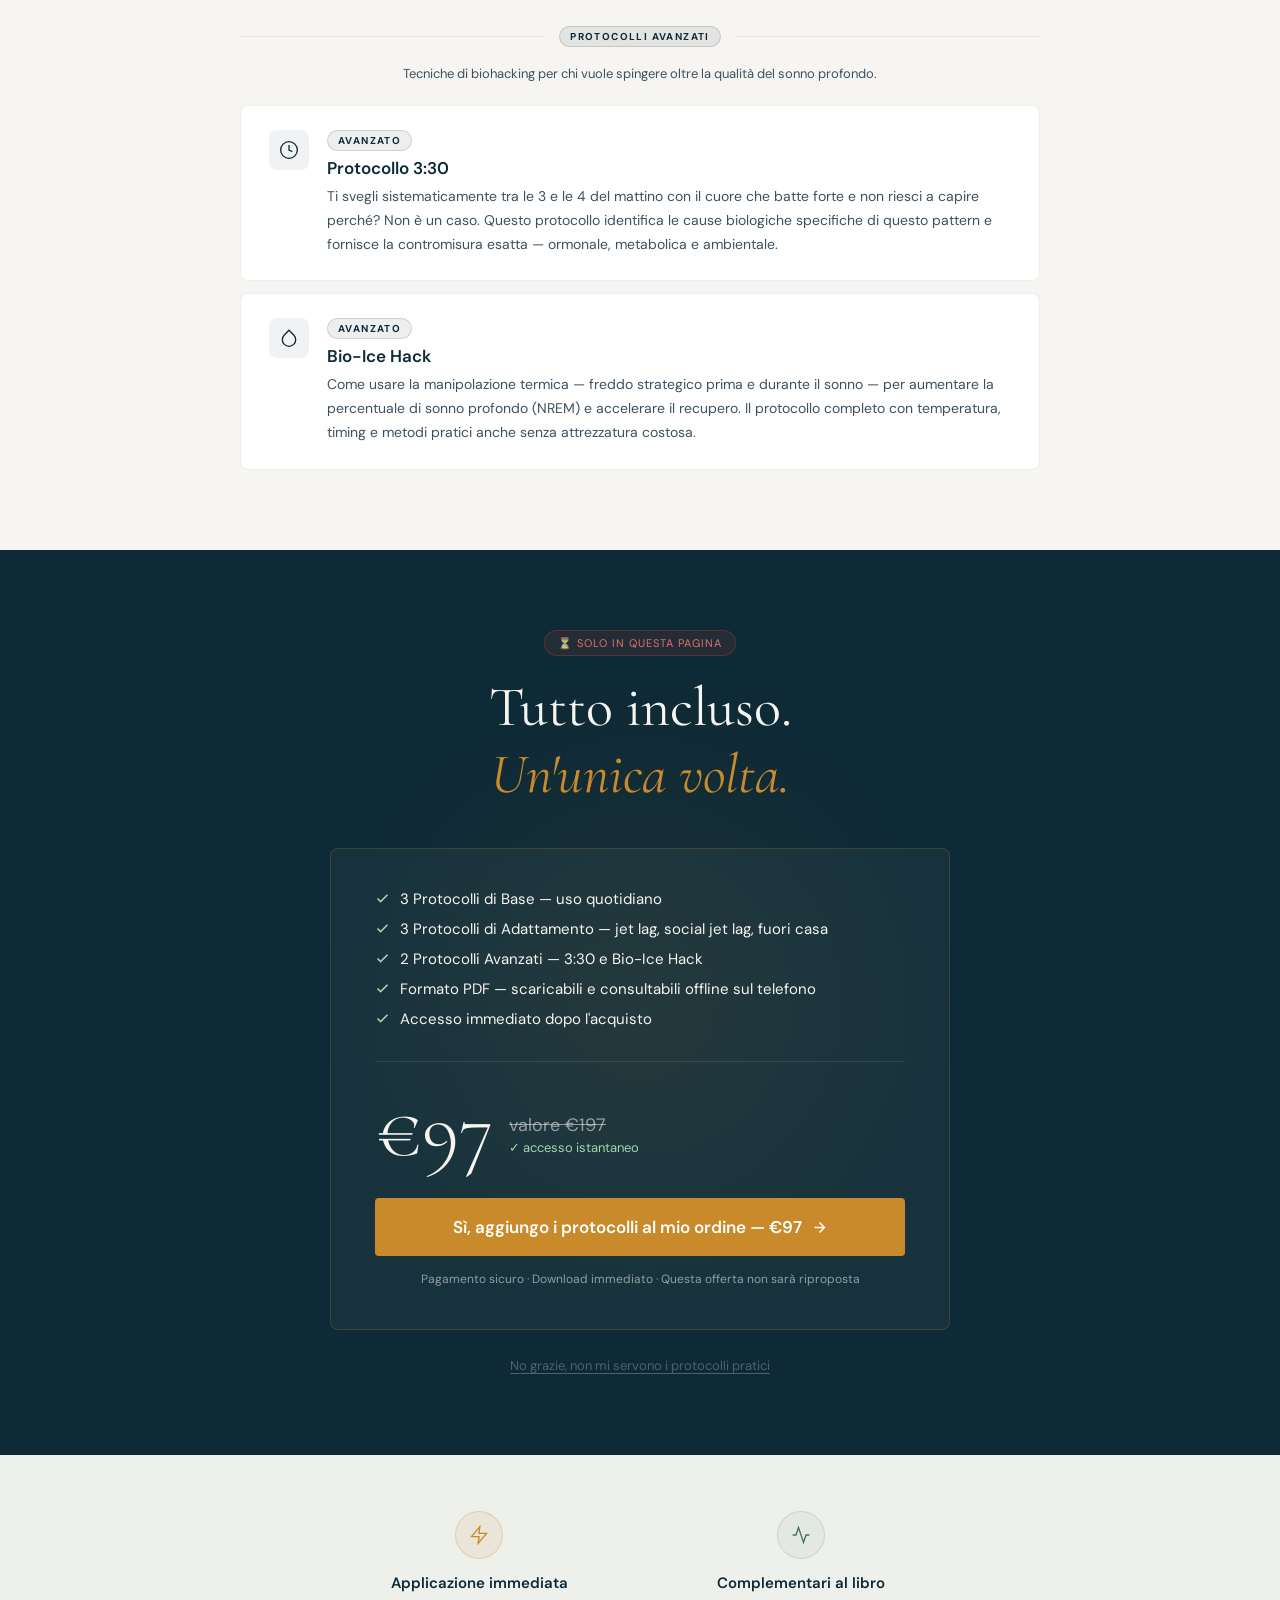
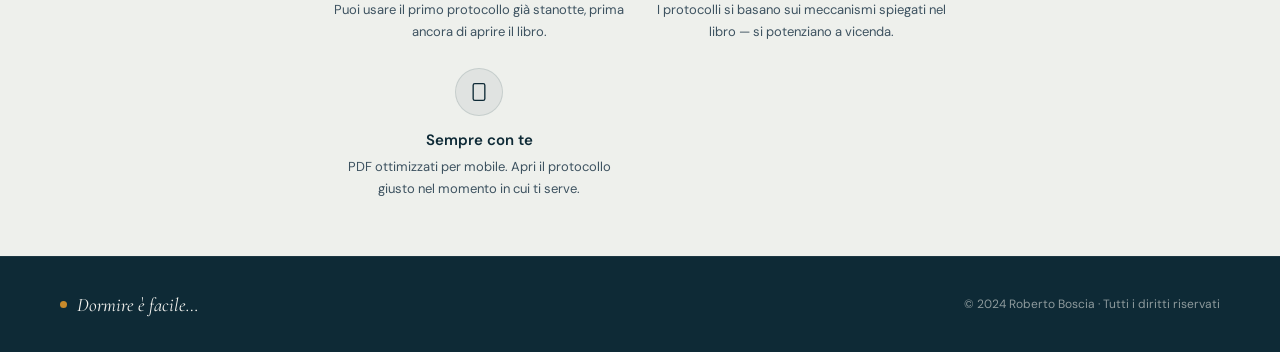
==== commit 49a9c5d0: "Aggiunge timer 5 minuti e sticky bar alla pagina OTO https://claude.ai/code/session_01LeShhXfF5qrV4r" ====
--- a/oto.html
+++ b/oto.html
@@ -81,11 +81,24 @@
     .cat-sep{display:flex;align-items:center;gap:14px;margin:32px 0 16px;}
     .cat-sep-line{flex:1;height:1px;background:rgba(14,42,54,.08);}
 
+    /* Timer */
+    .timer-wrap{display:inline-flex;align-items:center;gap:10px;background:rgba(192,71,63,.12);border:1px solid rgba(192,71,63,.3);border-radius:6px;padding:10px 18px;}
+    .timer-digits{font-family:'Cormorant Garamond',serif;font-size:clamp(28px,4vw,40px);font-weight:400;color:#e07070;line-height:1;letter-spacing:.04em;min-width:4ch;text-align:center;}
+    .timer-expired .timer-digits{color:rgba(224,112,112,.4);}
+    @keyframes timerPulse{0%,100%{opacity:1;}50%{opacity:.4;}}
+    .timer-colon{animation:timerPulse 1s step-start infinite;color:#e07070;font-family:'Cormorant Garamond',serif;font-size:clamp(28px,4vw,40px);}
+
+    /* Sticky bar */
+    .sticky-bar{position:fixed;bottom:0;left:0;right:0;z-index:200;background:rgba(14,42,54,.97);backdrop-filter:blur(16px);border-top:1px solid rgba(200,138,43,.25);padding:12px 24px;display:flex;align-items:center;justify-content:space-between;gap:16px;transform:translateY(100%);transition:transform 320ms ease;}
+    .sticky-bar.visible{transform:translateY(0);}
+
     @media(max-width:768px){
       .sp{padding:56px 20px;}
       .sp-sm{padding:40px 20px;}
       .btn-amber.lg{font-size:15px;padding:16px 28px;}
       .proto-card{padding:18px 20px;}
+      .sticky-bar{flex-direction:column;padding:10px 16px;gap:10px;}
+      .sticky-bar .sticky-left{text-align:center;}
     }
   </style>
 </head>
@@ -126,7 +139,15 @@
       <p style="font-size:13px;color:var(--text-d2);margin-top:6px;">scaricabili immediatamente dopo l'acquisto</p>
     </div>
 
-    <div class="e5" style="margin-top:36px;">
+    <div class="e4" style="margin-top:28px;">
+      <p style="font-size:12px;text-transform:uppercase;letter-spacing:.1em;color:#e07070;margin-bottom:10px;">⏳ Questa offerta scade tra</p>
+      <div class="timer-wrap" id="heroTimer">
+        <svg width="16" height="16" viewBox="0 0 24 24" fill="none" stroke="#e07070" stroke-width="1.8"><circle cx="12" cy="12" r="10"/><polyline points="12 6 12 12 16 14"/></svg>
+        <span class="timer-digits" id="heroTimerDisplay">05:00</span>
+      </div>
+    </div>
+
+    <div class="e5" style="margin-top:28px;">
       <a href="#offerta" class="btn-amber lg">
         Sì, voglio i protocolli — €97
         <svg width="16" height="16" viewBox="0 0 24 24" fill="none" stroke="currentColor" stroke-width="2.2"><path d="M5 12h14M12 5l7 7-7 7"/></svg>
@@ -437,7 +458,24 @@
 </footer>
 
 
+<!-- ══ STICKY BAR ══ -->
+<div class="sticky-bar" id="stickyBar">
+  <div class="sticky-left" style="display:flex;align-items:center;gap:14px;flex-wrap:wrap;">
+    <div style="display:flex;align-items:center;gap:8px;background:rgba(192,71,63,.15);border:1px solid rgba(192,71,63,.3);border-radius:4px;padding:6px 12px;">
+      <svg width="13" height="13" viewBox="0 0 24 24" fill="none" stroke="#e07070" stroke-width="2"><circle cx="12" cy="12" r="10"/><polyline points="12 6 12 12 16 14"/></svg>
+      <span style="font-family:'Cormorant Garamond',serif;font-size:22px;color:#e07070;line-height:1;" id="stickyTimerDisplay">05:00</span>
+    </div>
+    <p style="color:var(--text-d2);font-size:13px;line-height:1.4;">8 protocolli pratici del sonno · Offerta valida solo ora</p>
+  </div>
+  <a href="#offerta" class="btn-amber" style="white-space:nowrap;flex-shrink:0;">
+    Aggiungi al mio ordine — €97
+    <svg width="14" height="14" viewBox="0 0 24 24" fill="none" stroke="currentColor" stroke-width="2.2"><path d="M5 12h14M12 5l7 7-7 7"/></svg>
+  </a>
+</div>
+
+
 <script>
+  // Scroll reveal
   const revealObserver = new IntersectionObserver((entries) => {
     entries.forEach(entry => {
       if (entry.isIntersecting) {
@@ -447,6 +485,51 @@
     });
   }, { threshold: 0.1 });
   document.querySelectorAll('.reveal').forEach(el => revealObserver.observe(el));
+
+  // Countdown timer — 5 minuti
+  const DURATION = 5 * 60;
+  let remaining = DURATION;
+
+  function fmtTime(s) {
+    const m = Math.floor(s / 60);
+    const sec = s % 60;
+    return String(m).padStart(2,'0') + ':' + String(sec).padStart(2,'0');
+  }
+
+  function tickTimer() {
+    const heroDisplay = document.getElementById('heroTimerDisplay');
+    const stickyDisplay = document.getElementById('stickyTimerDisplay');
+    const heroWrap = document.getElementById('heroTimer');
+
+    if (remaining <= 0) {
+      heroDisplay.textContent = '00:00';
+      stickyDisplay.textContent = '00:00';
+      heroWrap.classList.add('timer-expired');
+      return;
+    }
+    remaining--;
+    heroDisplay.textContent = fmtTime(remaining);
+    stickyDisplay.textContent = fmtTime(remaining);
+
+    // Pulse rosso sotto i 60 secondi
+    if (remaining <= 60) {
+      heroDisplay.style.animation = 'timerPulse .5s ease-in-out infinite';
+      stickyDisplay.style.animation = 'timerPulse .5s ease-in-out infinite';
+    }
+    setTimeout(tickTimer, 1000);
+  }
+  tickTimer();
+
+  // Sticky bar — appare dopo lo scroll dell'hero
+  const stickyBar = document.getElementById('stickyBar');
+  const heroSection = document.querySelector('section.dark-section');
+  const stickyObserver = new IntersectionObserver((entries) => {
+    entries.forEach(entry => {
+      if (!entry.isIntersecting) stickyBar.classList.add('visible');
+      else stickyBar.classList.remove('visible');
+    });
+  }, { threshold: 0 });
+  if (heroSection) stickyObserver.observe(heroSection);
 </script>
 
 </body>
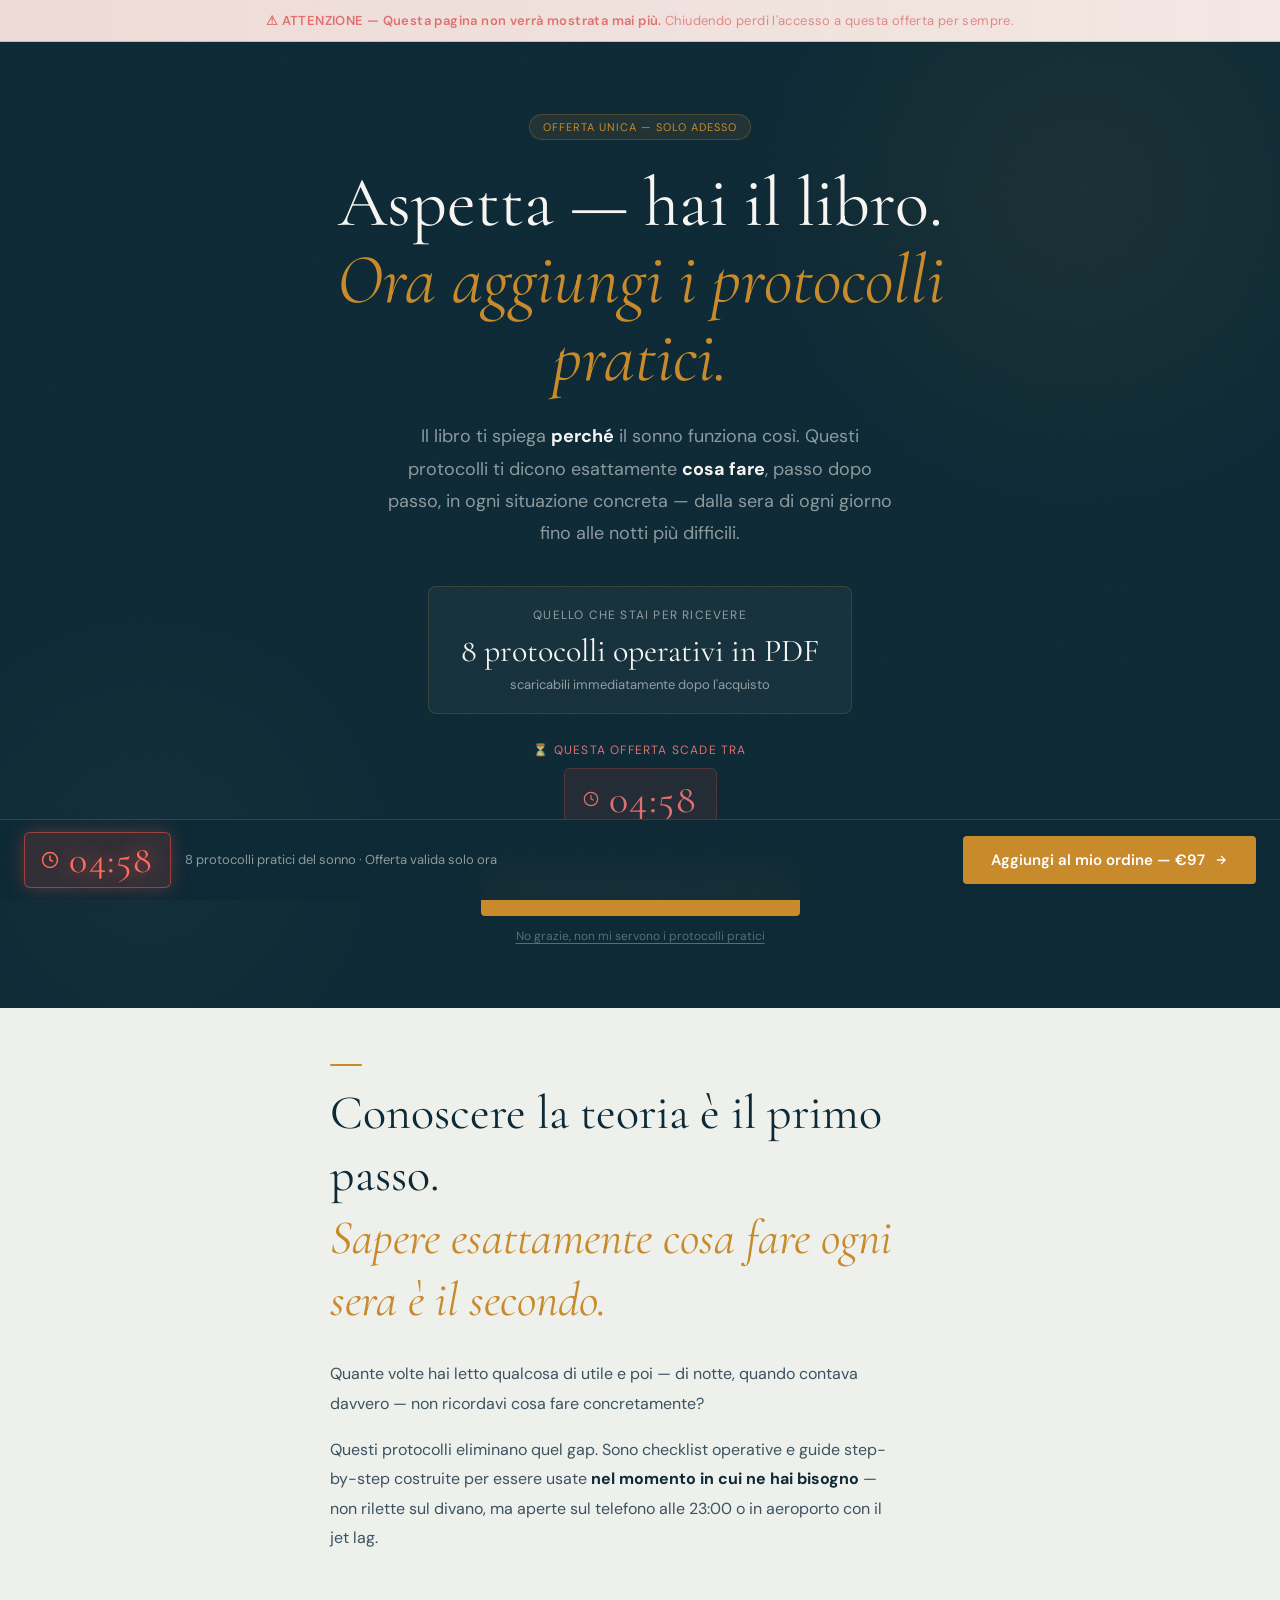
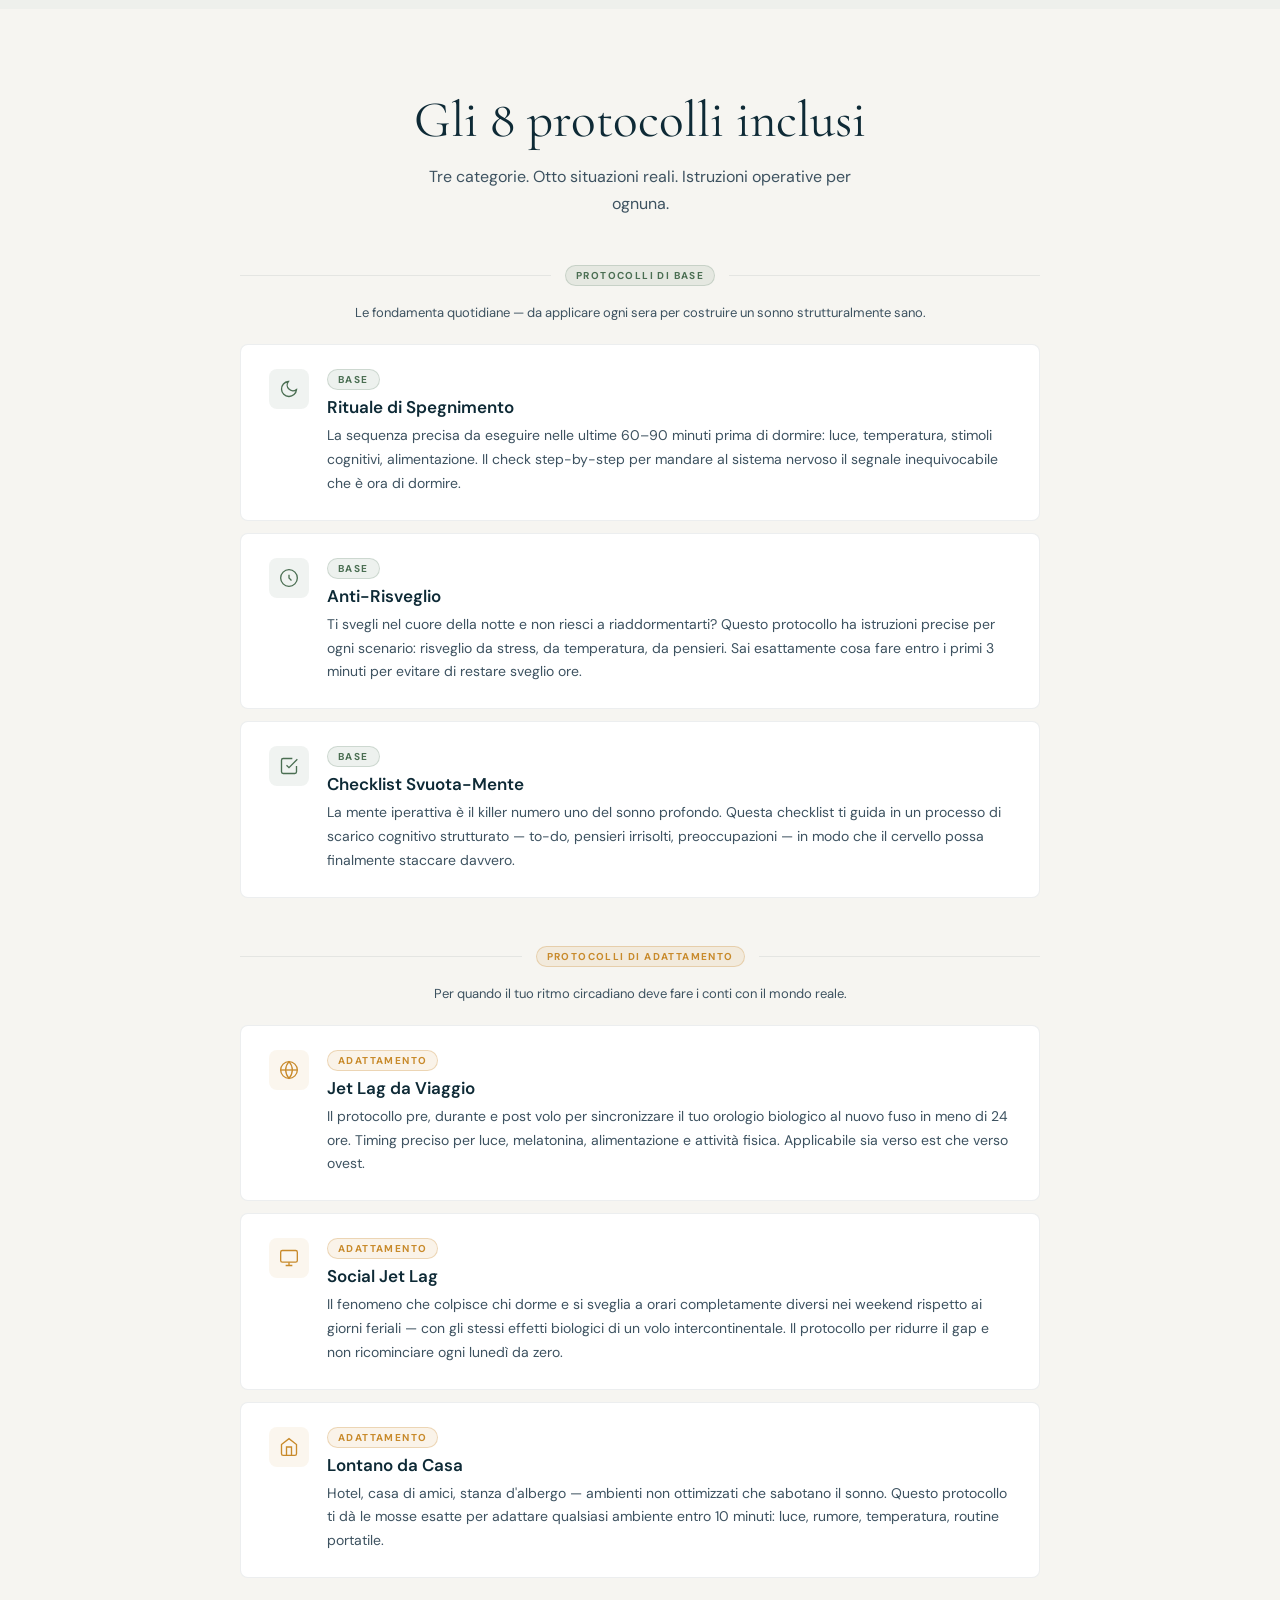
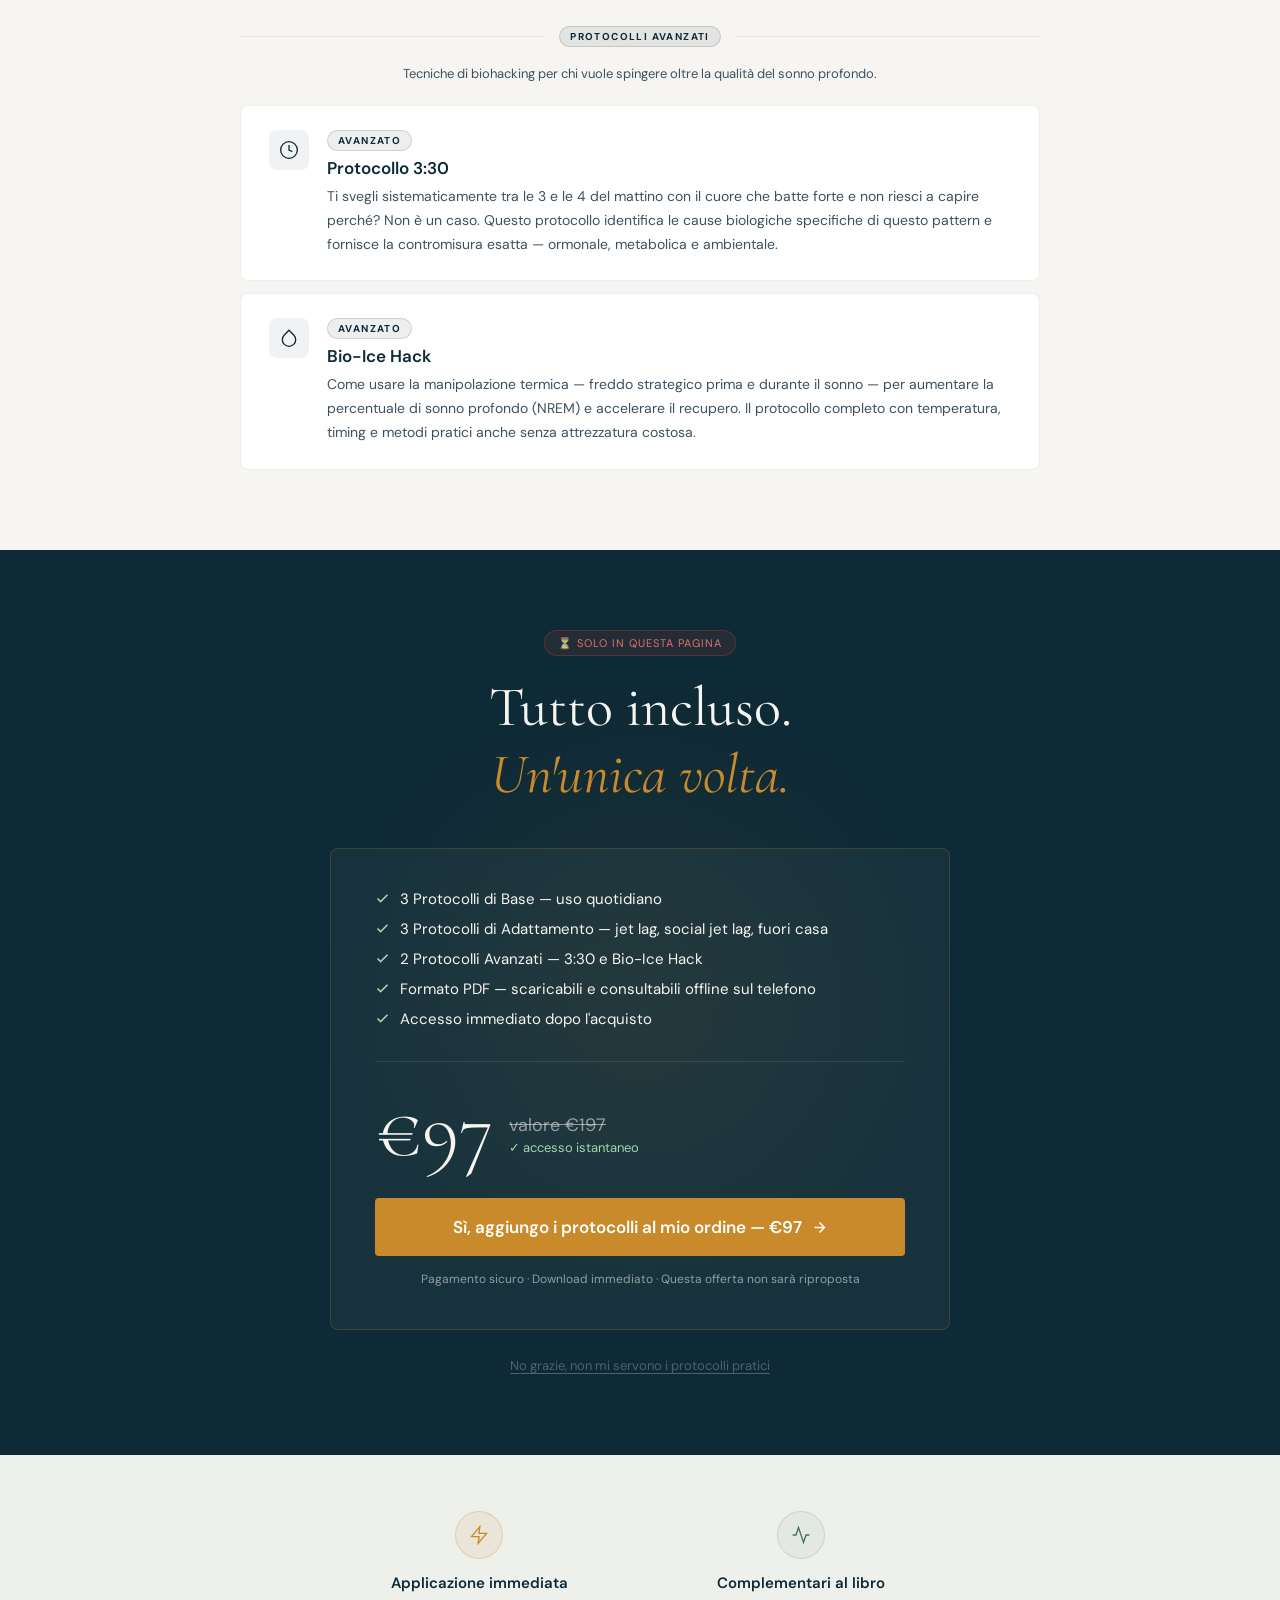
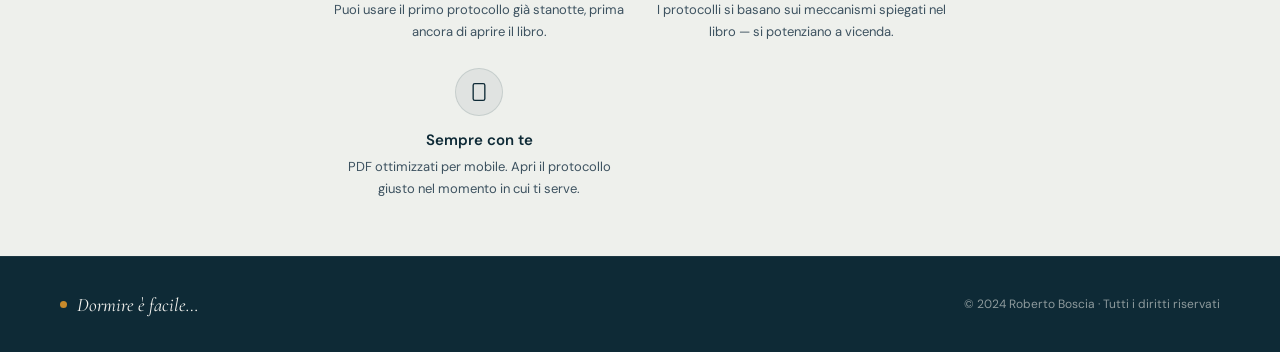
==== commit 9178d762: "Timer sticky bar più grande e brillante https://claude.ai/code/session_01LeShhXfF5qrV4rxYrkG3AL" ====
--- a/oto.html
+++ b/oto.html
@@ -461,9 +461,9 @@
 <!-- ══ STICKY BAR ══ -->
 <div class="sticky-bar" id="stickyBar">
   <div class="sticky-left" style="display:flex;align-items:center;gap:14px;flex-wrap:wrap;">
-    <div style="display:flex;align-items:center;gap:8px;background:rgba(192,71,63,.15);border:1px solid rgba(192,71,63,.3);border-radius:4px;padding:6px 12px;">
-      <svg width="13" height="13" viewBox="0 0 24 24" fill="none" stroke="#e07070" stroke-width="2"><circle cx="12" cy="12" r="10"/><polyline points="12 6 12 12 16 14"/></svg>
-      <span style="font-family:'Cormorant Garamond',serif;font-size:22px;color:#e07070;line-height:1;" id="stickyTimerDisplay">05:00</span>
+    <div style="display:flex;align-items:center;gap:10px;background:rgba(192,71,63,.2);border:1px solid rgba(224,80,70,.6);border-radius:6px;padding:8px 16px;box-shadow:0 0 18px rgba(224,80,70,.35);">
+      <svg width="18" height="18" viewBox="0 0 24 24" fill="none" stroke="#ff6b5b" stroke-width="2"><circle cx="12" cy="12" r="10"/><polyline points="12 6 12 12 16 14"/></svg>
+      <span style="font-family:'Cormorant Garamond',serif;font-size:38px;font-weight:400;color:#ff6b5b;line-height:1;letter-spacing:.04em;text-shadow:0 0 20px rgba(255,107,91,.7);" id="stickyTimerDisplay">05:00</span>
     </div>
     <p style="color:var(--text-d2);font-size:13px;line-height:1.4;">8 protocolli pratici del sonno · Offerta valida solo ora</p>
   </div>
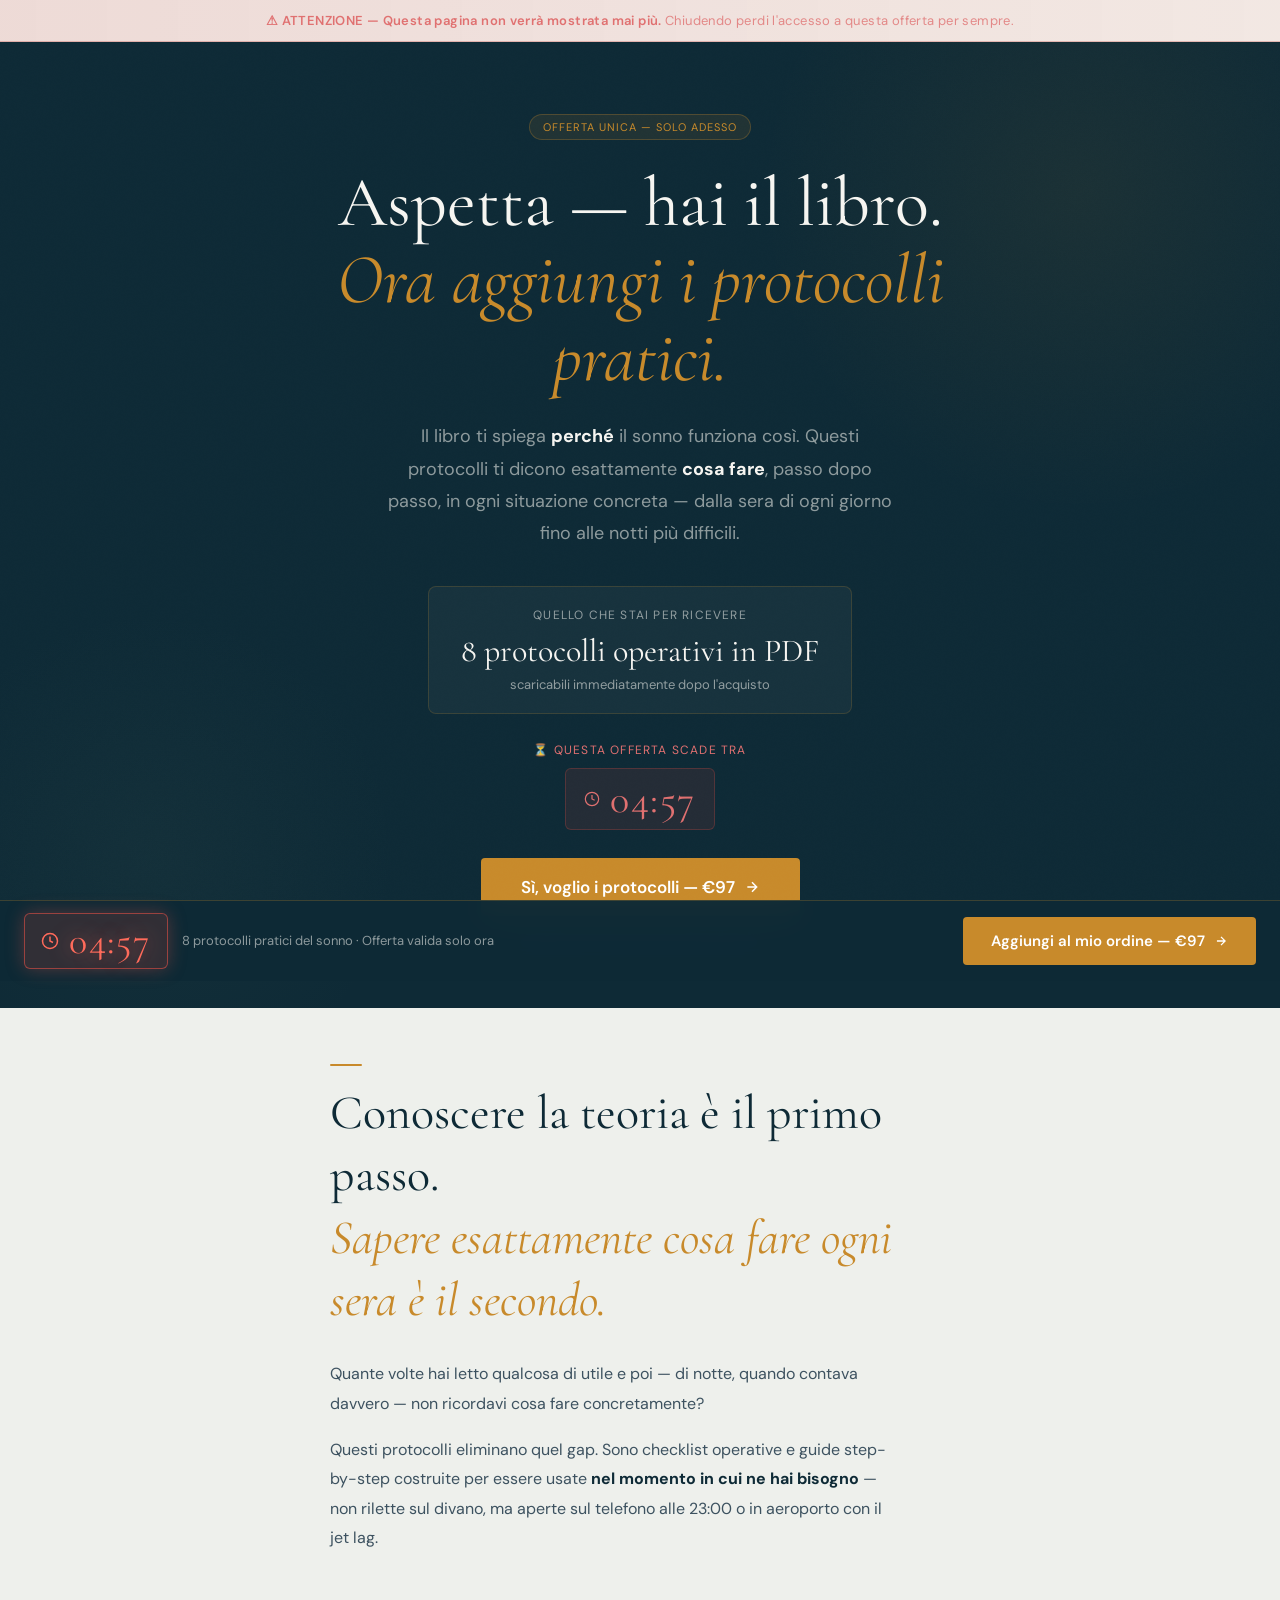
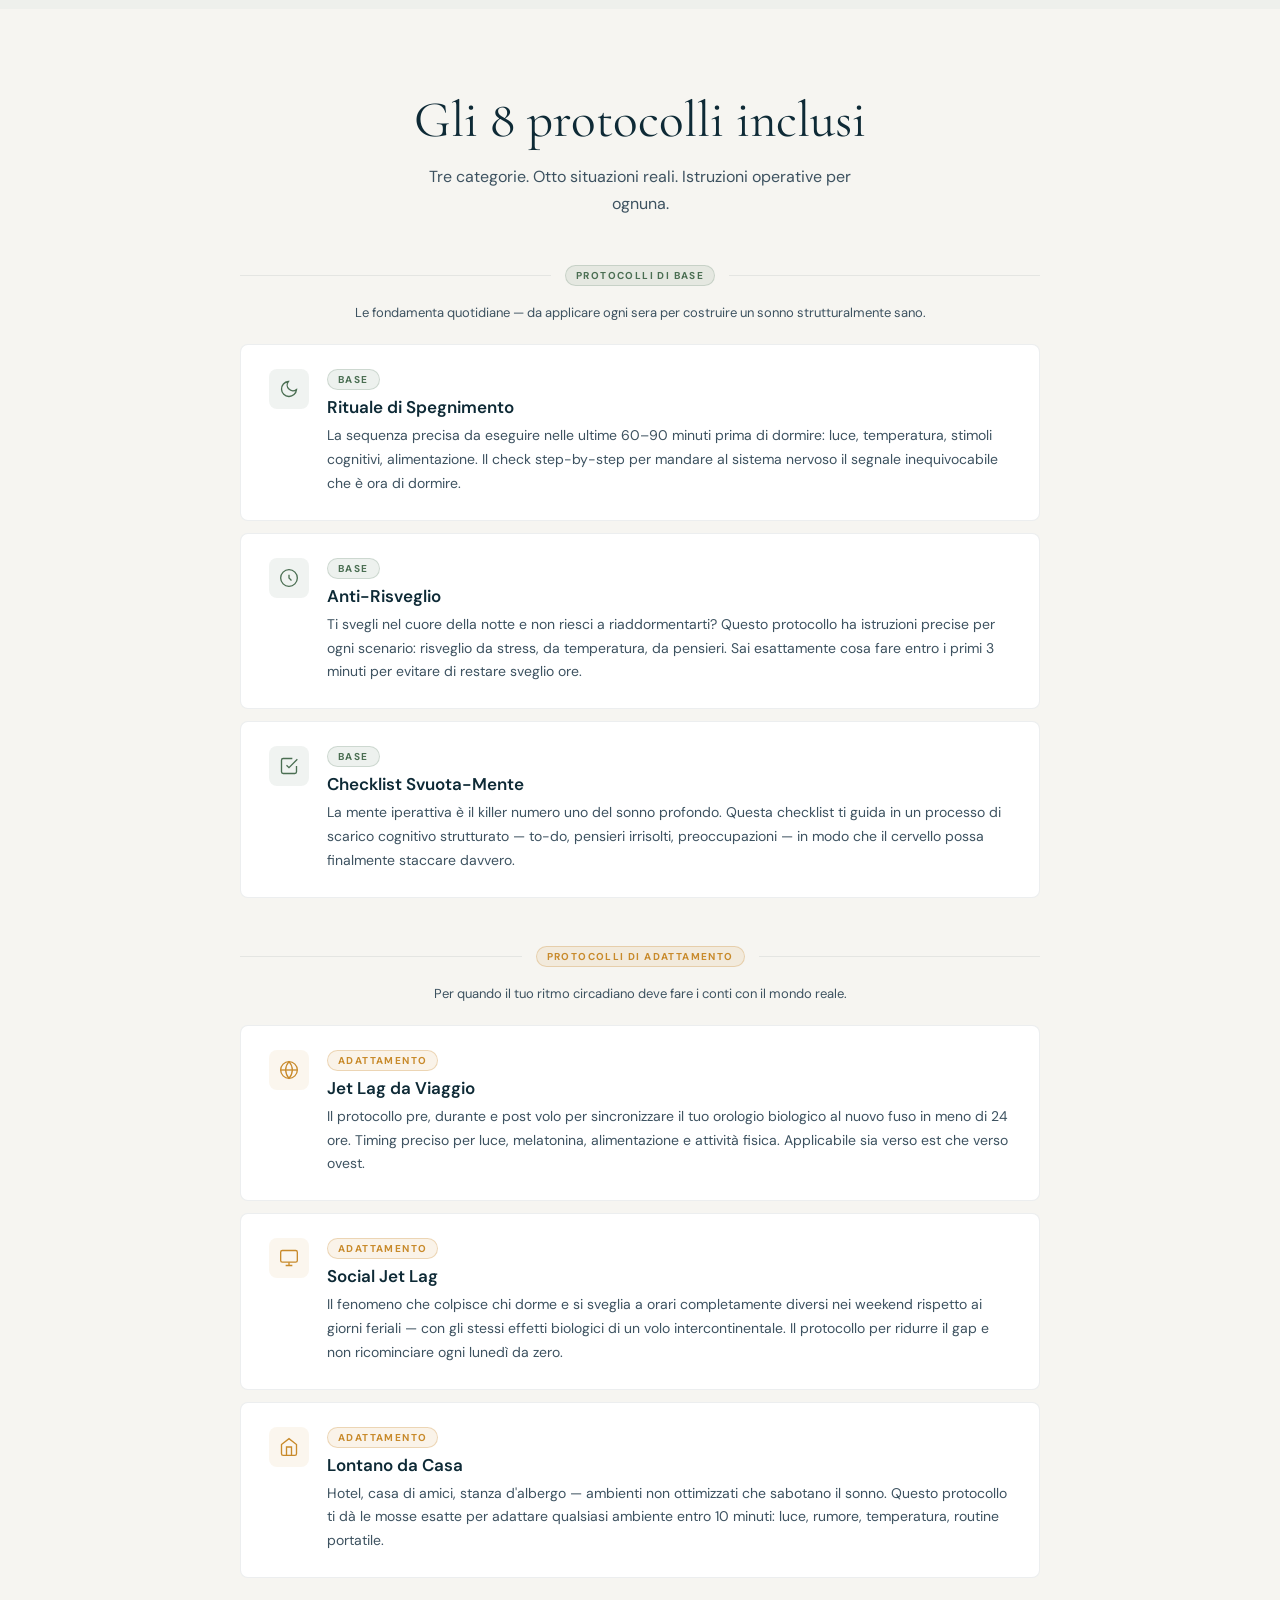
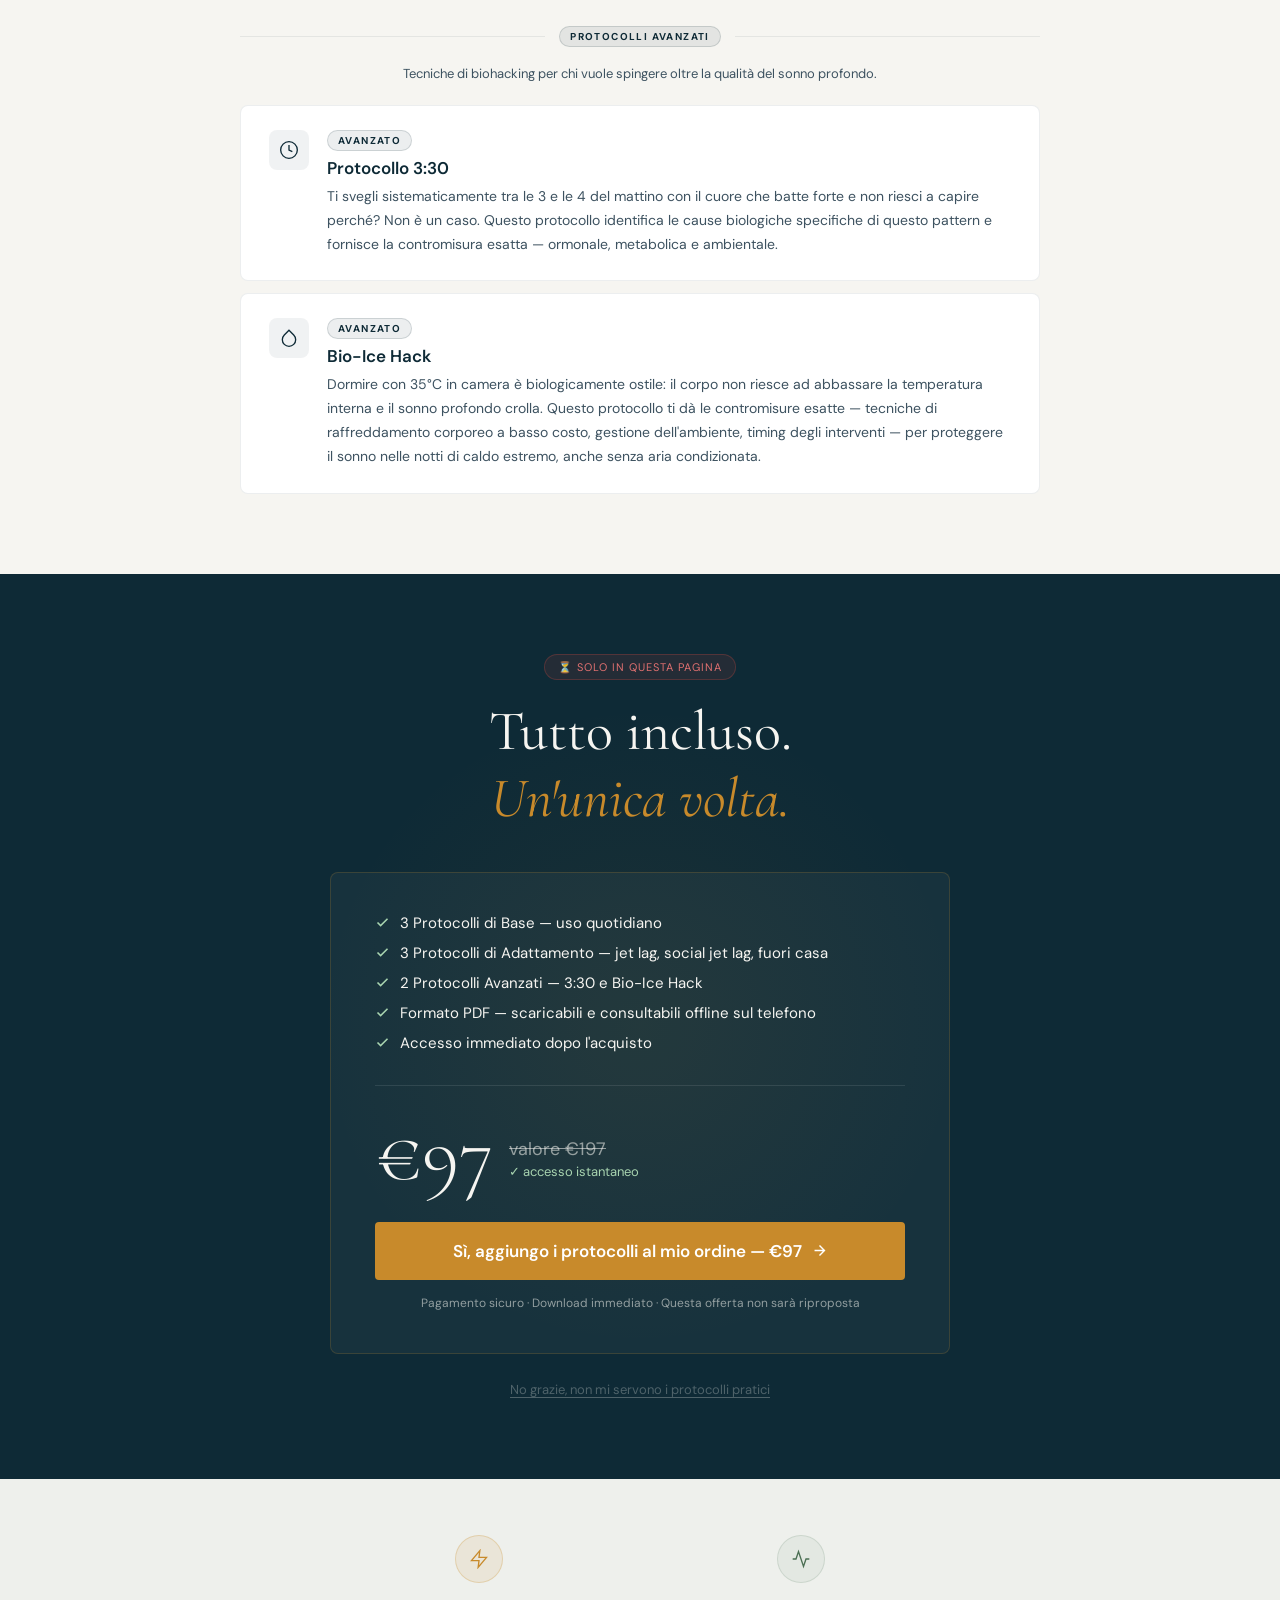
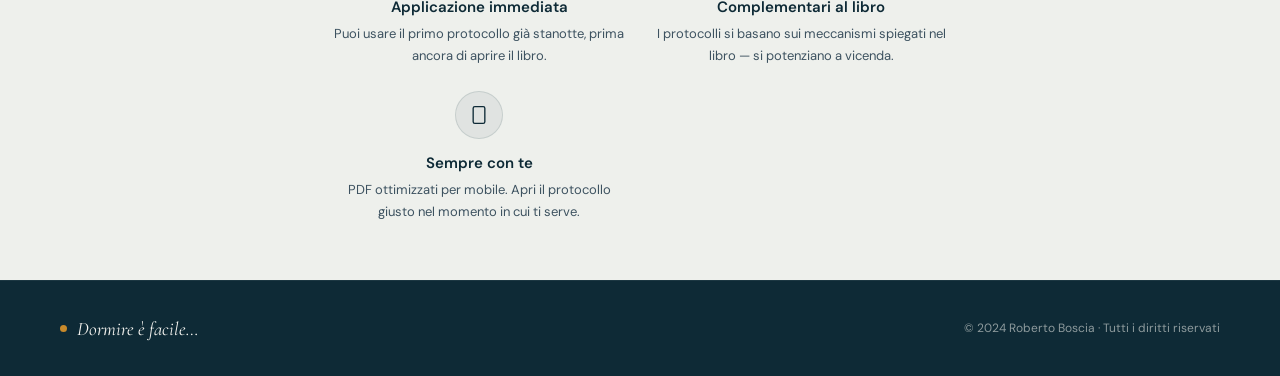
==== commit 68441c31: "Aggiorna descrizione Bio-Ice Hack: focus su caldo estremo non manipolazione termica https://claude.a" ====
--- a/oto.html
+++ b/oto.html
@@ -331,7 +331,7 @@
               <span class="cat-label cat-adv">Avanzato</span>
             </div>
             <h3 style="font-size:17px;font-weight:600;color:var(--petrol);margin-bottom:6px;">Bio-Ice Hack</h3>
-            <p class="semi" style="font-size:14px;line-height:1.7;">Come usare la manipolazione termica — freddo strategico prima e durante il sonno — per aumentare la percentuale di sonno profondo (NREM) e accelerare il recupero. Il protocollo completo con temperatura, timing e metodi pratici anche senza attrezzatura costosa.</p>
+            <p class="semi" style="font-size:14px;line-height:1.7;">Dormire con 35°C in camera è biologicamente ostile: il corpo non riesce ad abbassare la temperatura interna e il sonno profondo crolla. Questo protocollo ti dà le contromisure esatte — tecniche di raffreddamento corporeo a basso costo, gestione dell'ambiente, timing degli interventi — per proteggere il sonno nelle notti di caldo estremo, anche senza aria condizionata.</p>
           </div>
         </div>
 
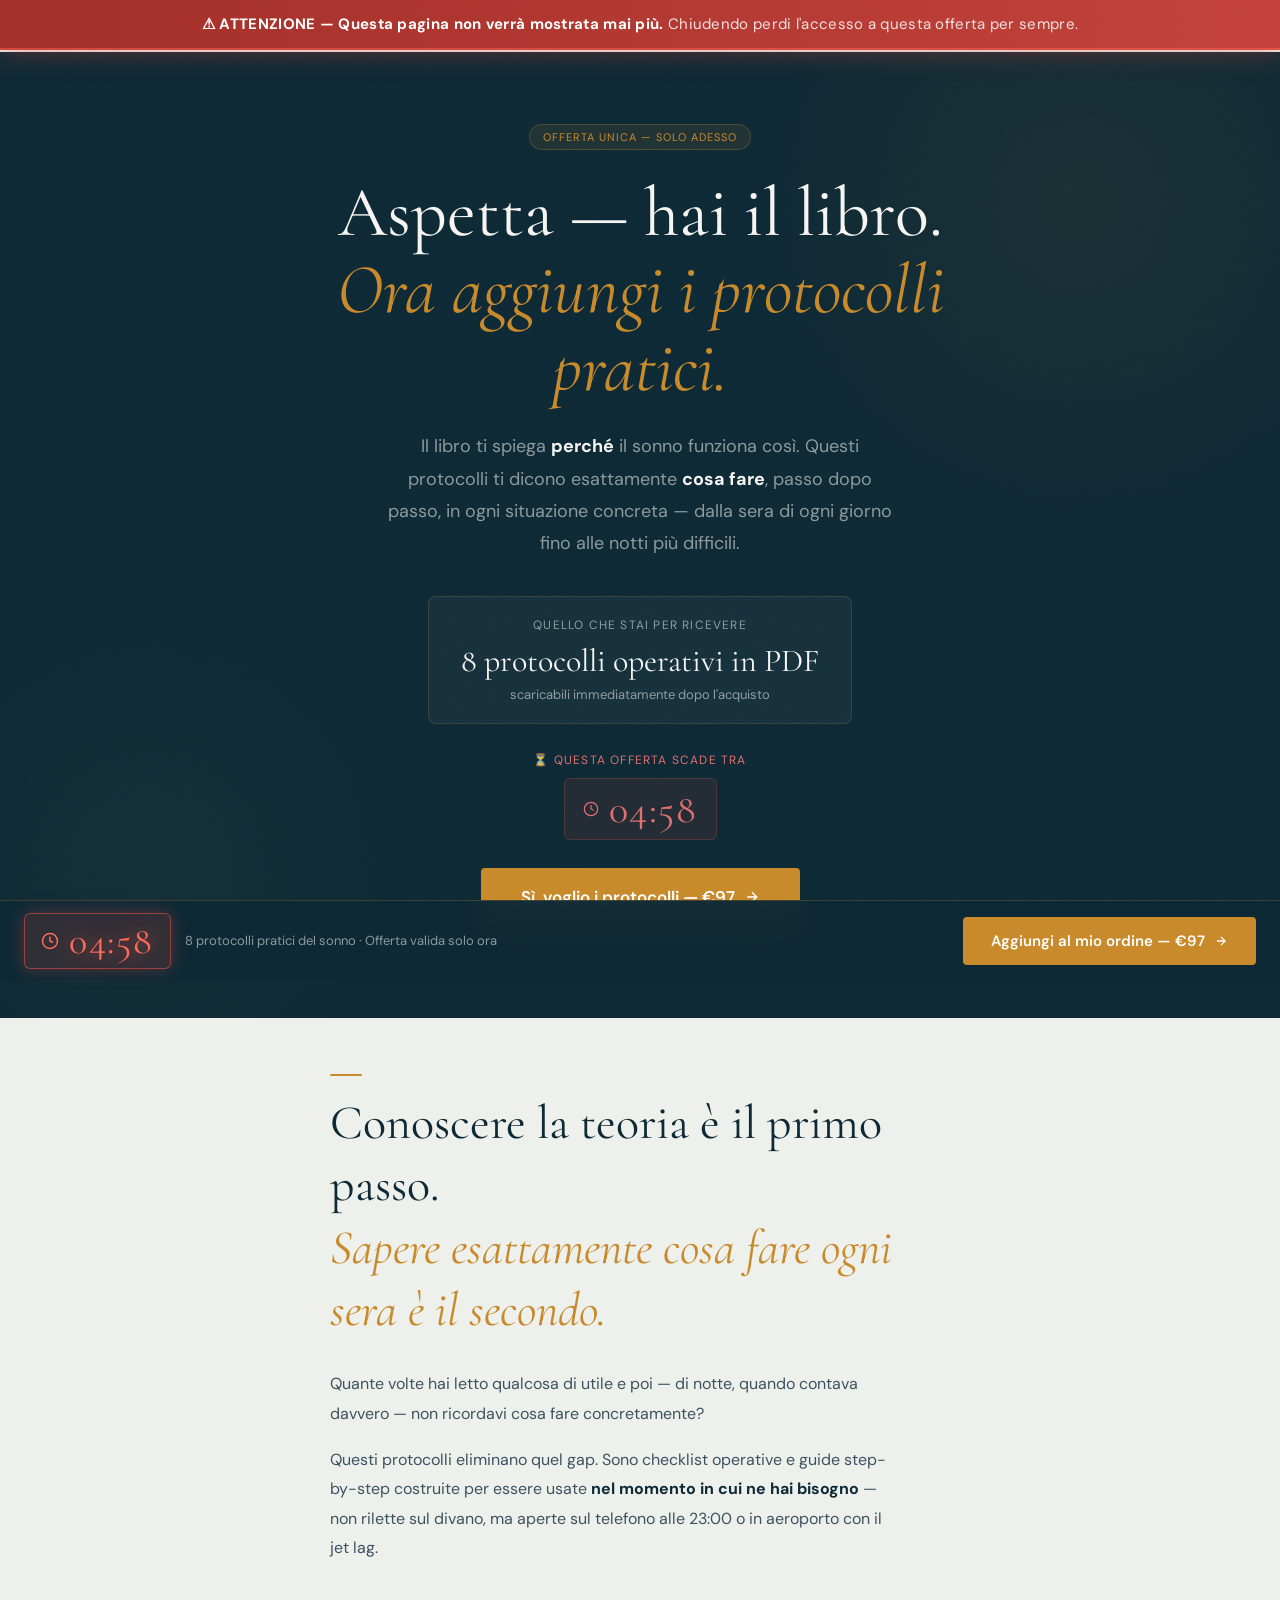
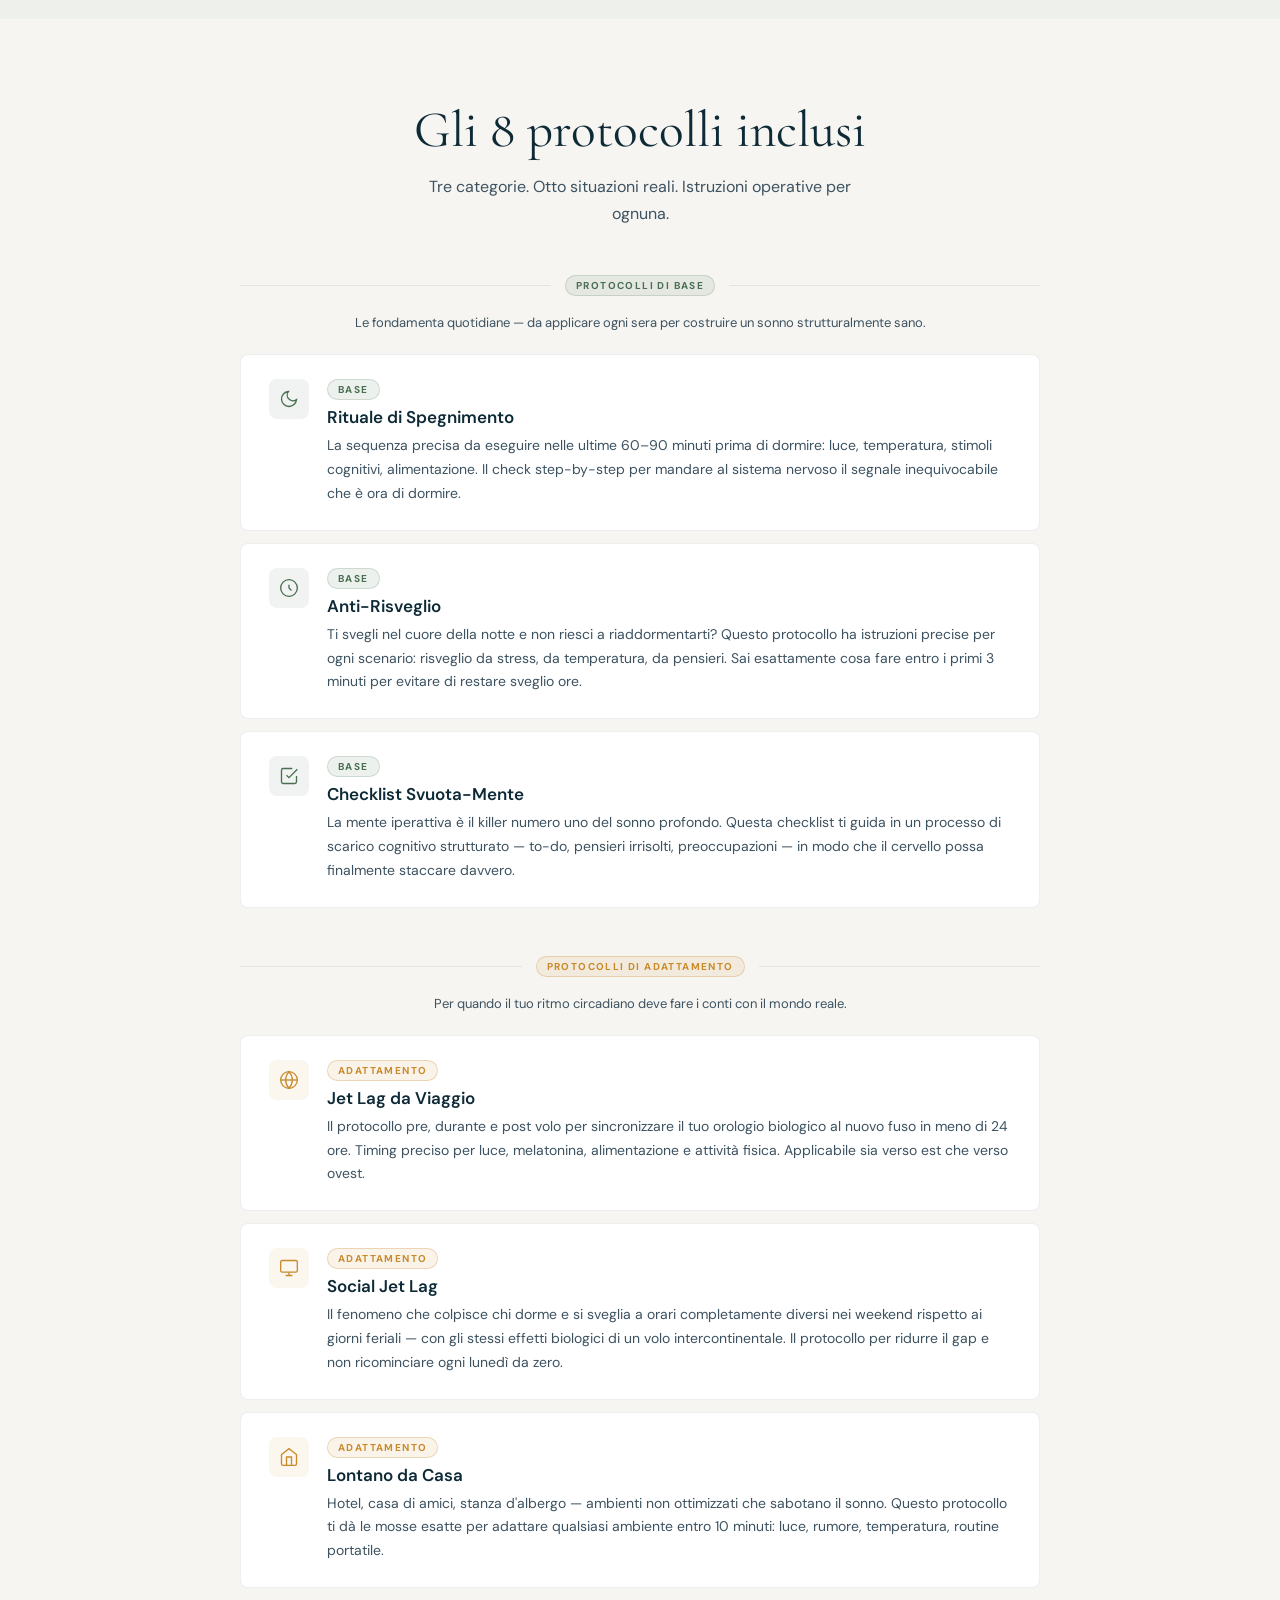
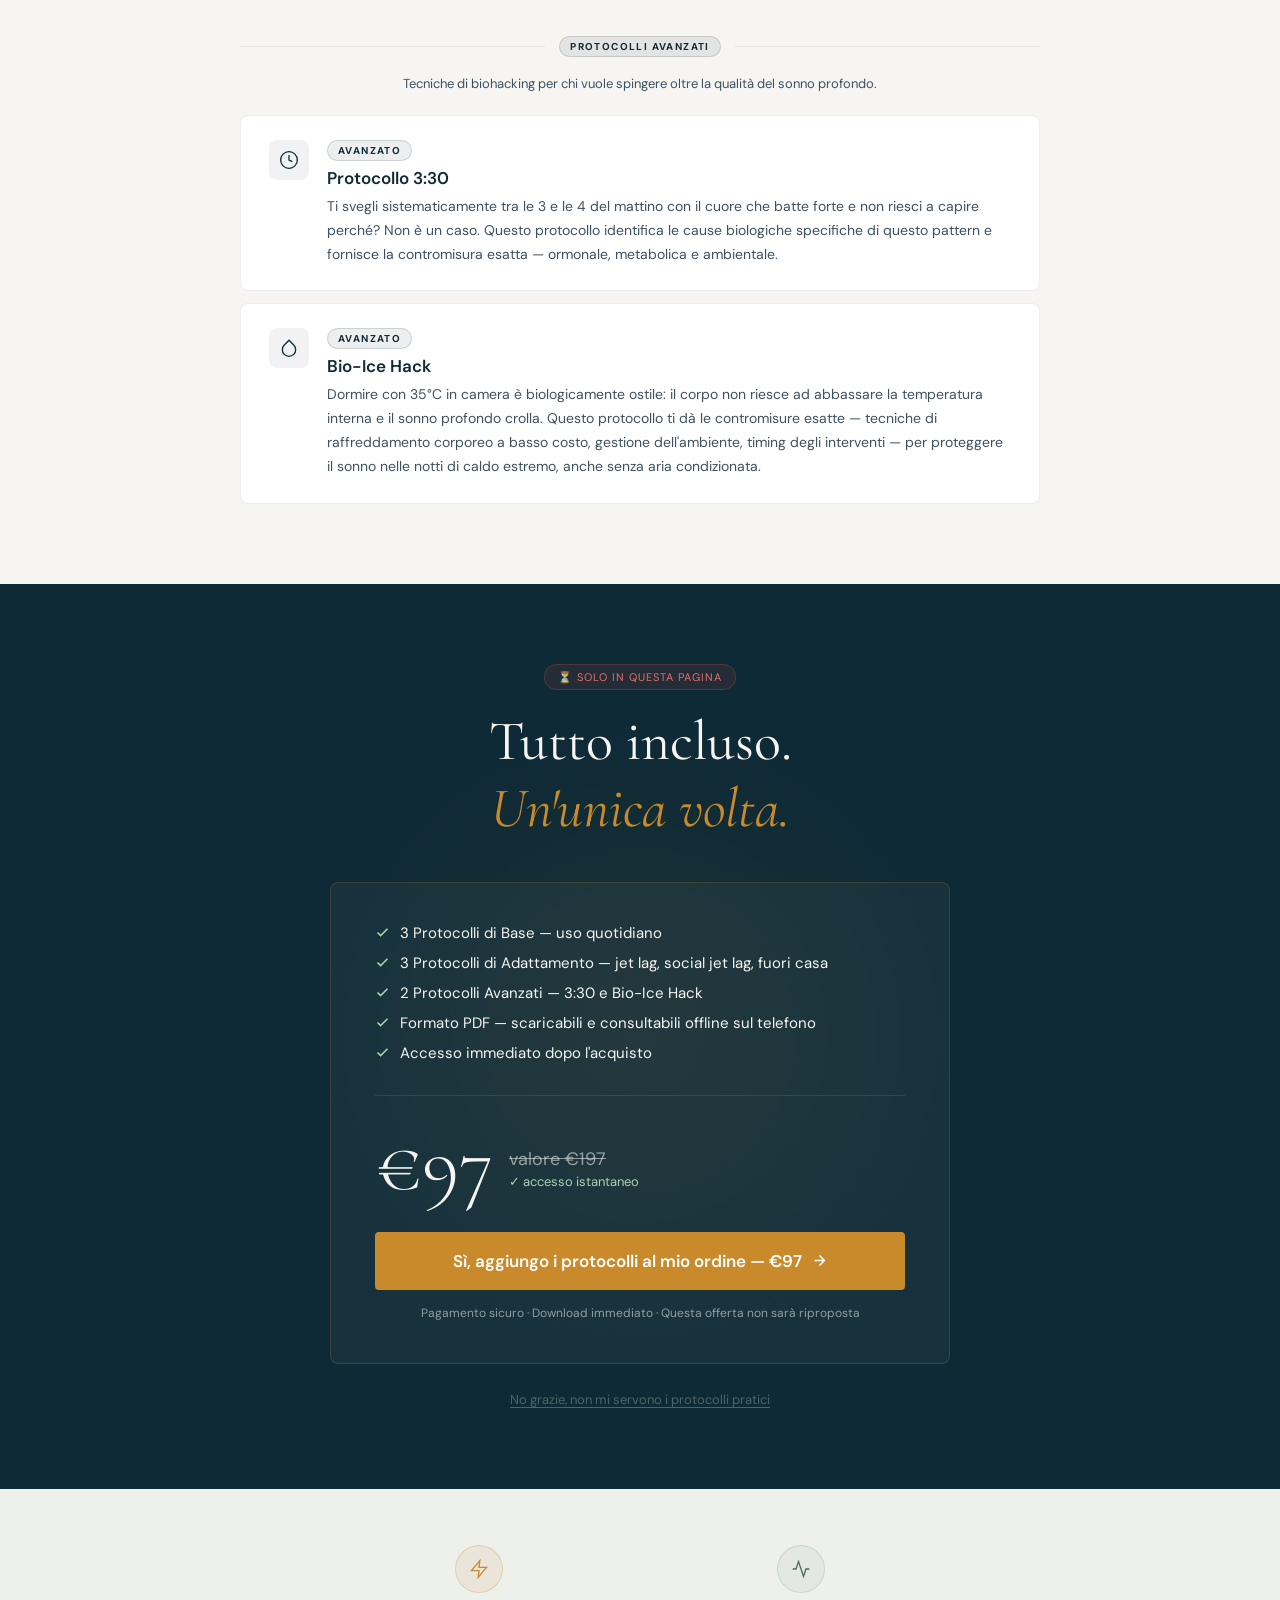
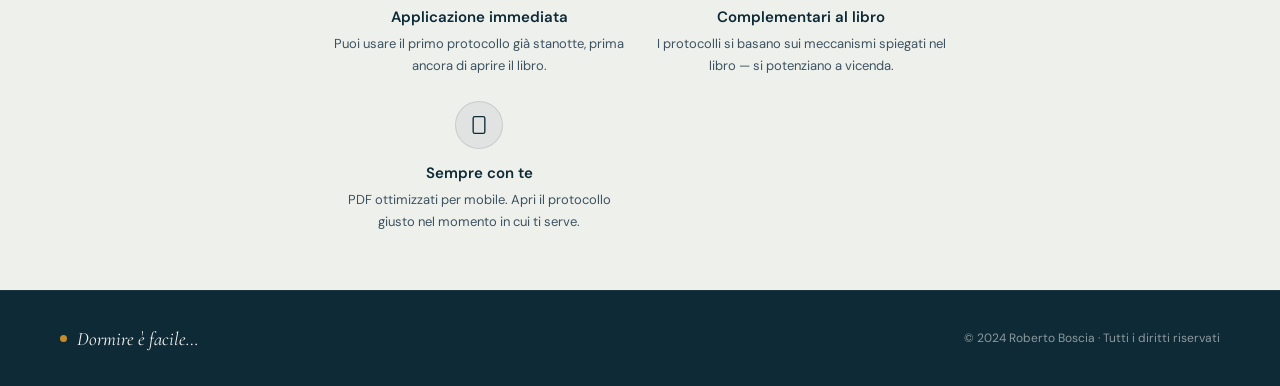
==== commit 3be5aa2a: "Barra alert superiore fissa, più grande e sempre visibile https://claude.ai/code/session_01LeShhXfF5" ====
--- a/oto.html
+++ b/oto.html
@@ -56,7 +56,8 @@
     .check-icon{flex-shrink:0;margin-top:2px;}
 
     /* OTO alert bar */
-    .oto-alert{background:linear-gradient(90deg,rgba(192,71,63,.15),rgba(192,71,63,.08));border-bottom:1px solid rgba(192,71,63,.3);padding:12px 24px;text-align:center;}
+    .oto-alert{position:fixed;top:0;left:0;right:0;z-index:300;background:linear-gradient(90deg,rgba(160,40,34,.97),rgba(192,60,52,.97));border-bottom:2px solid rgba(255,100,85,.5);padding:14px 24px;text-align:center;backdrop-filter:blur(10px);box-shadow:0 4px 24px rgba(192,60,52,.4);}
+    body{padding-top:52px;}
 
     /* Protocol category label */
     .cat-label{font-size:10px;font-weight:700;letter-spacing:.14em;text-transform:uppercase;padding:3px 10px;border-radius:100px;}
@@ -106,9 +107,9 @@
 
 <!-- ══ OTO ALERT BAR ══ -->
 <div class="oto-alert">
-  <p style="font-size:13px;font-weight:600;color:#e07070;letter-spacing:.03em;">
+  <p style="font-size:15px;font-weight:700;color:#fff;letter-spacing:.02em;">
     ⚠ ATTENZIONE — Questa pagina non verrà mostrata mai più.
-    <span style="font-weight:400;color:rgba(224,112,112,.8);"> Chiudendo perdi l'accesso a questa offerta per sempre.</span>
+    <span style="font-weight:400;color:rgba(255,255,255,.85);"> Chiudendo perdi l'accesso a questa offerta per sempre.</span>
   </p>
 </div>
 
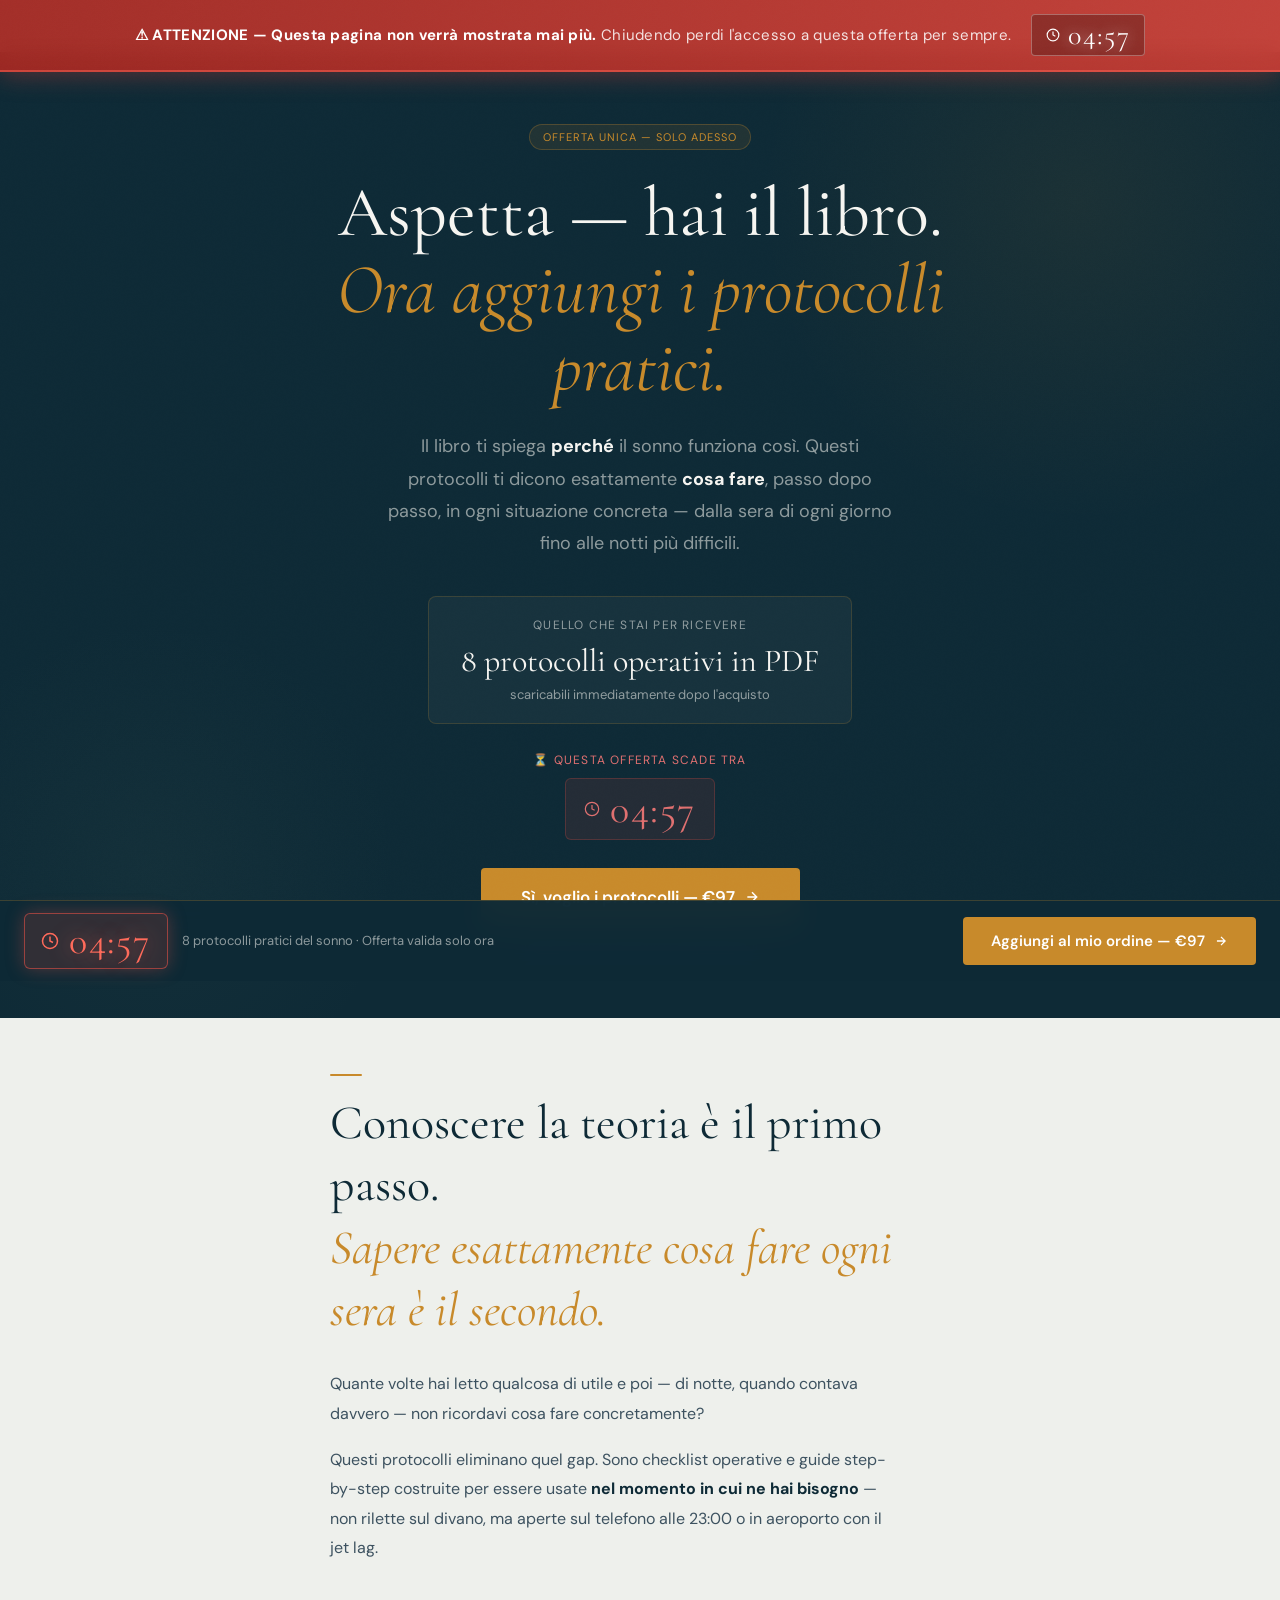
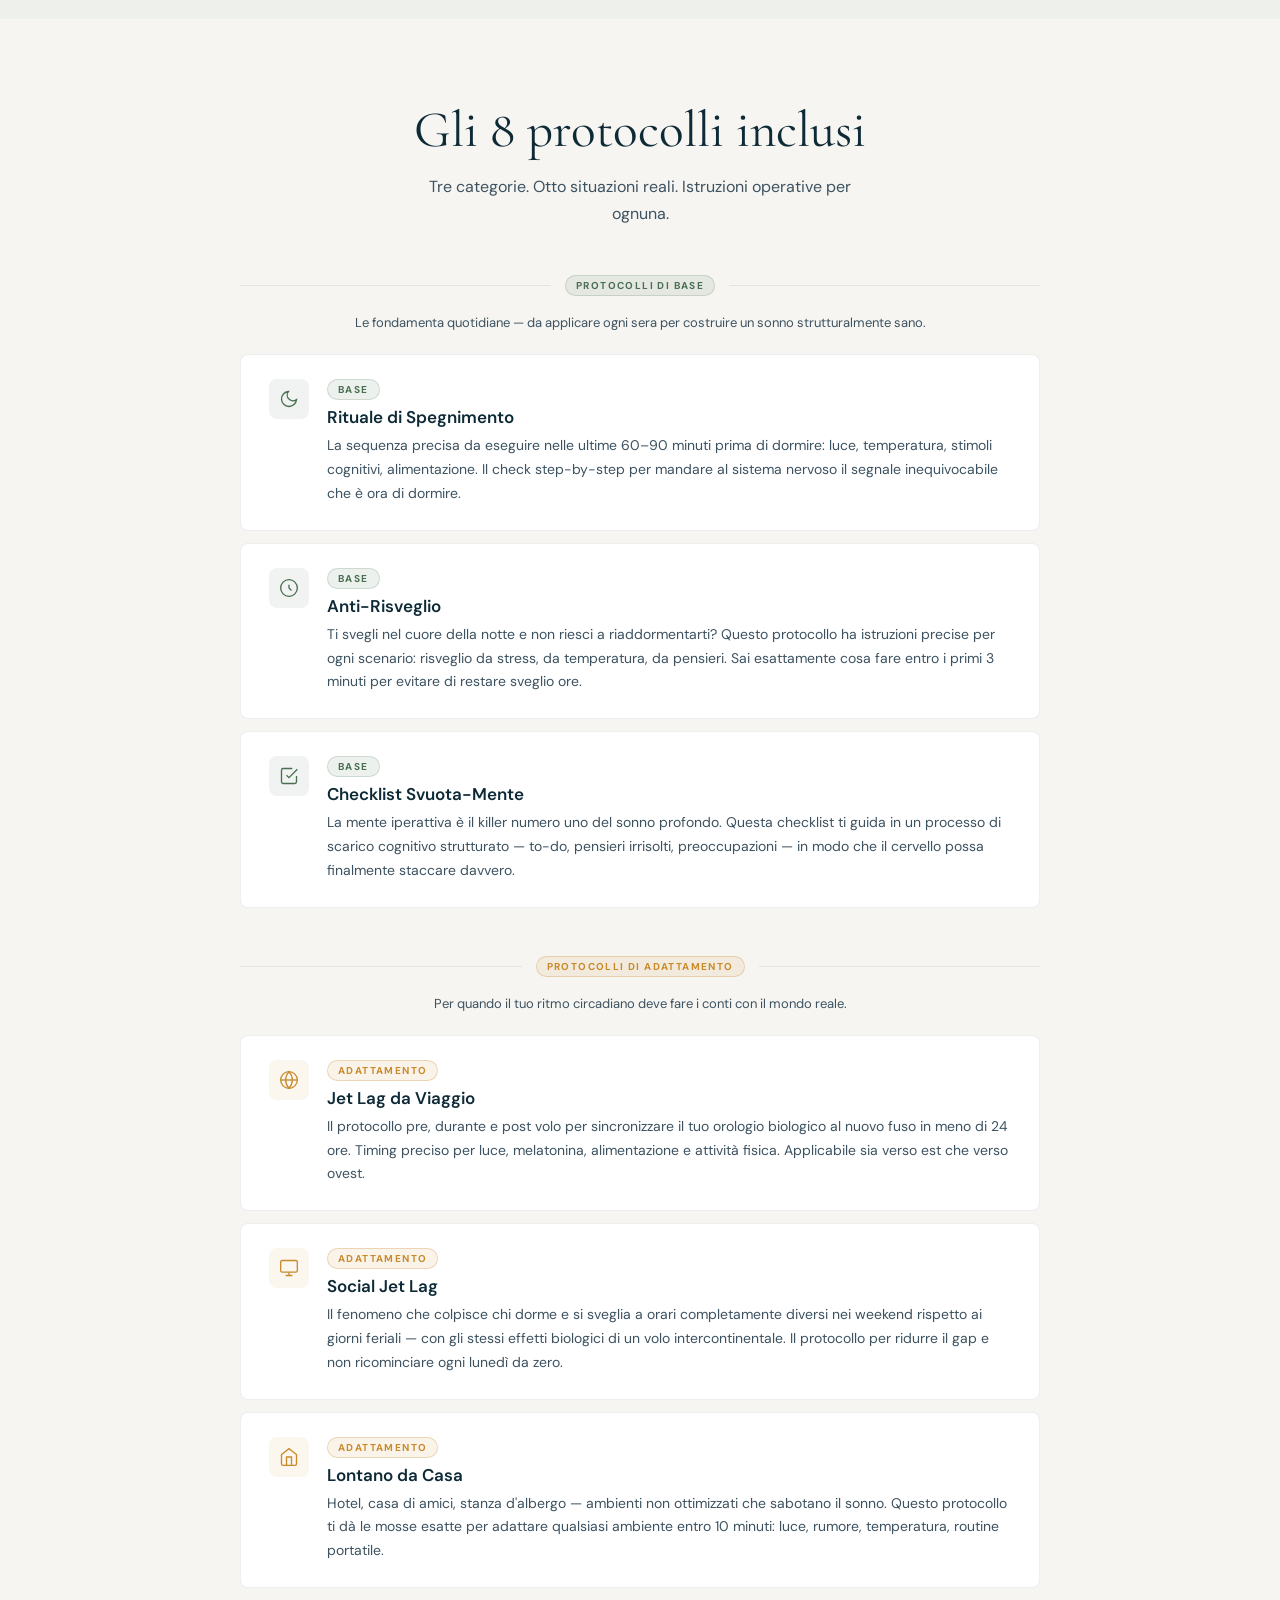
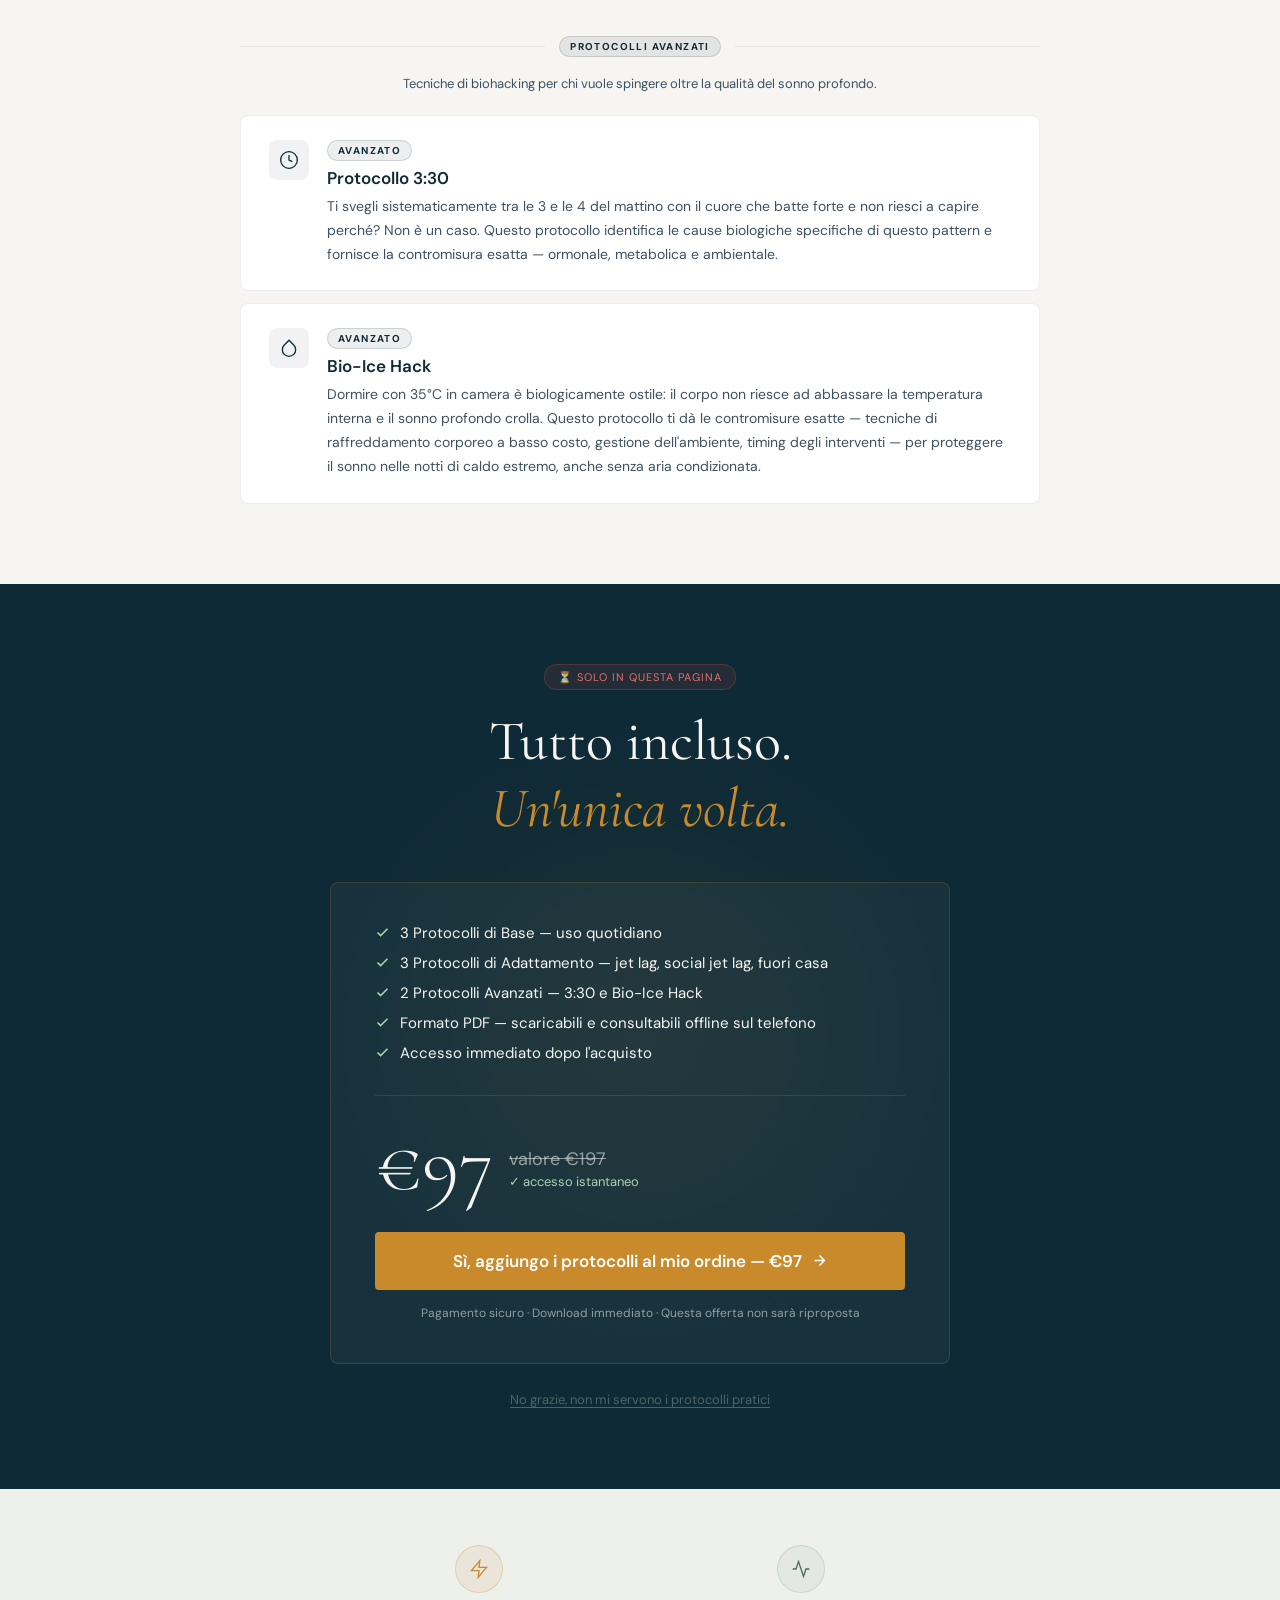
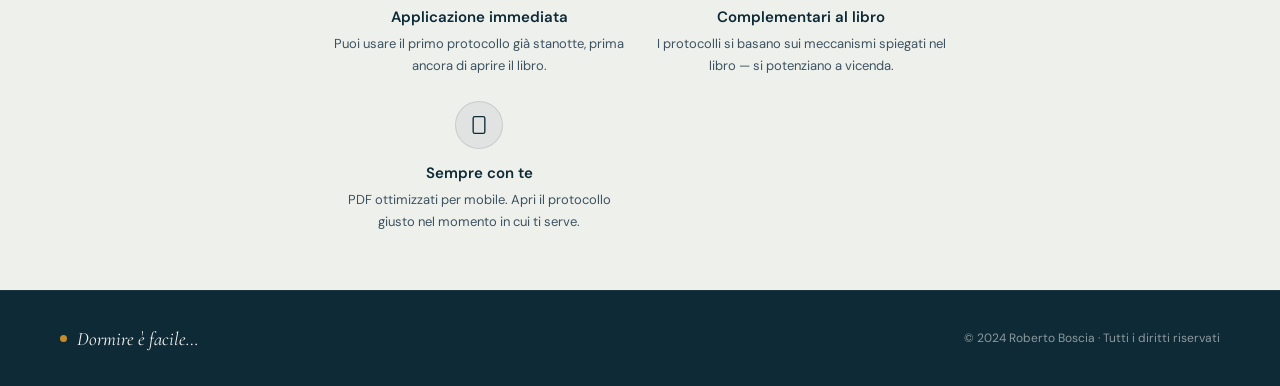
==== commit 392d085d: "Timer visibile su barra superiore fissa e sticky bar in basso https://claude.ai/code/session_01LeShh" ====
--- a/oto.html
+++ b/oto.html
@@ -107,10 +107,16 @@
 
 <!-- ══ OTO ALERT BAR ══ -->
 <div class="oto-alert">
-  <p style="font-size:15px;font-weight:700;color:#fff;letter-spacing:.02em;">
-    ⚠ ATTENZIONE — Questa pagina non verrà mostrata mai più.
-    <span style="font-weight:400;color:rgba(255,255,255,.85);"> Chiudendo perdi l'accesso a questa offerta per sempre.</span>
-  </p>
+  <div style="display:flex;align-items:center;justify-content:center;gap:20px;flex-wrap:wrap;">
+    <p style="font-size:15px;font-weight:700;color:#fff;letter-spacing:.02em;">
+      ⚠ ATTENZIONE — Questa pagina non verrà mostrata mai più.
+      <span style="font-weight:400;color:rgba(255,255,255,.85);"> Chiudendo perdi l'accesso a questa offerta per sempre.</span>
+    </p>
+    <div style="display:flex;align-items:center;gap:8px;background:rgba(0,0,0,.25);border:1px solid rgba(255,255,255,.3);border-radius:4px;padding:6px 14px;flex-shrink:0;">
+      <svg width="14" height="14" viewBox="0 0 24 24" fill="none" stroke="#fff" stroke-width="2"><circle cx="12" cy="12" r="10"/><polyline points="12 6 12 12 16 14"/></svg>
+      <span style="font-family:'Cormorant Garamond',serif;font-size:28px;font-weight:400;color:#fff;line-height:1;letter-spacing:.05em;text-shadow:0 0 14px rgba(255,255,255,.6);" id="topTimerDisplay">05:00</span>
+    </div>
+  </div>
 </div>
 
 
@@ -500,22 +506,22 @@
   function tickTimer() {
     const heroDisplay = document.getElementById('heroTimerDisplay');
     const stickyDisplay = document.getElementById('stickyTimerDisplay');
+    const topDisplay = document.getElementById('topTimerDisplay');
     const heroWrap = document.getElementById('heroTimer');
 
     if (remaining <= 0) {
-      heroDisplay.textContent = '00:00';
-      stickyDisplay.textContent = '00:00';
+      [heroDisplay, stickyDisplay, topDisplay].forEach(el => el.textContent = '00:00');
       heroWrap.classList.add('timer-expired');
       return;
     }
     remaining--;
-    heroDisplay.textContent = fmtTime(remaining);
-    stickyDisplay.textContent = fmtTime(remaining);
-
-    // Pulse rosso sotto i 60 secondi
+    const t = fmtTime(remaining);
+    heroDisplay.textContent = t;
+    stickyDisplay.textContent = t;
+    topDisplay.textContent = t;
+
     if (remaining <= 60) {
-      heroDisplay.style.animation = 'timerPulse .5s ease-in-out infinite';
-      stickyDisplay.style.animation = 'timerPulse .5s ease-in-out infinite';
+      [heroDisplay, stickyDisplay, topDisplay].forEach(el => el.style.animation = 'timerPulse .5s ease-in-out infinite');
     }
     setTimeout(tickTimer, 1000);
   }
